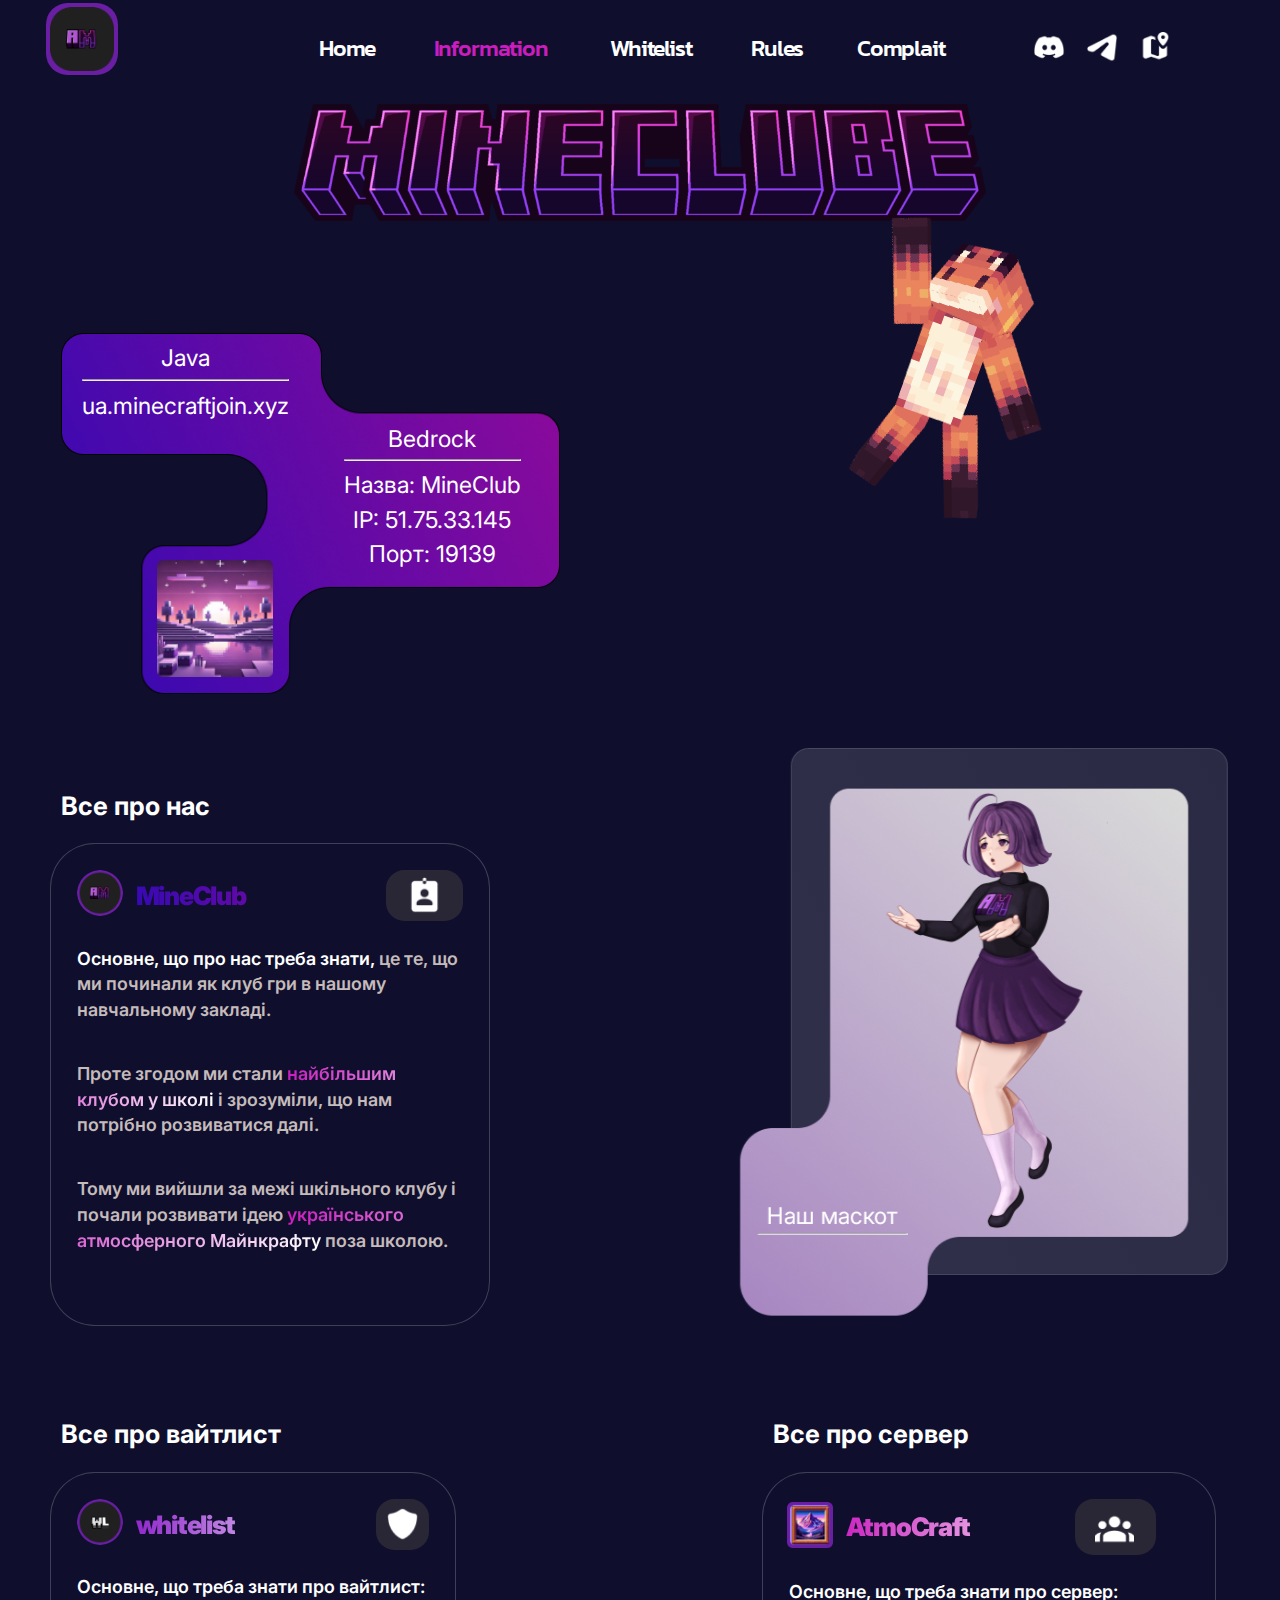
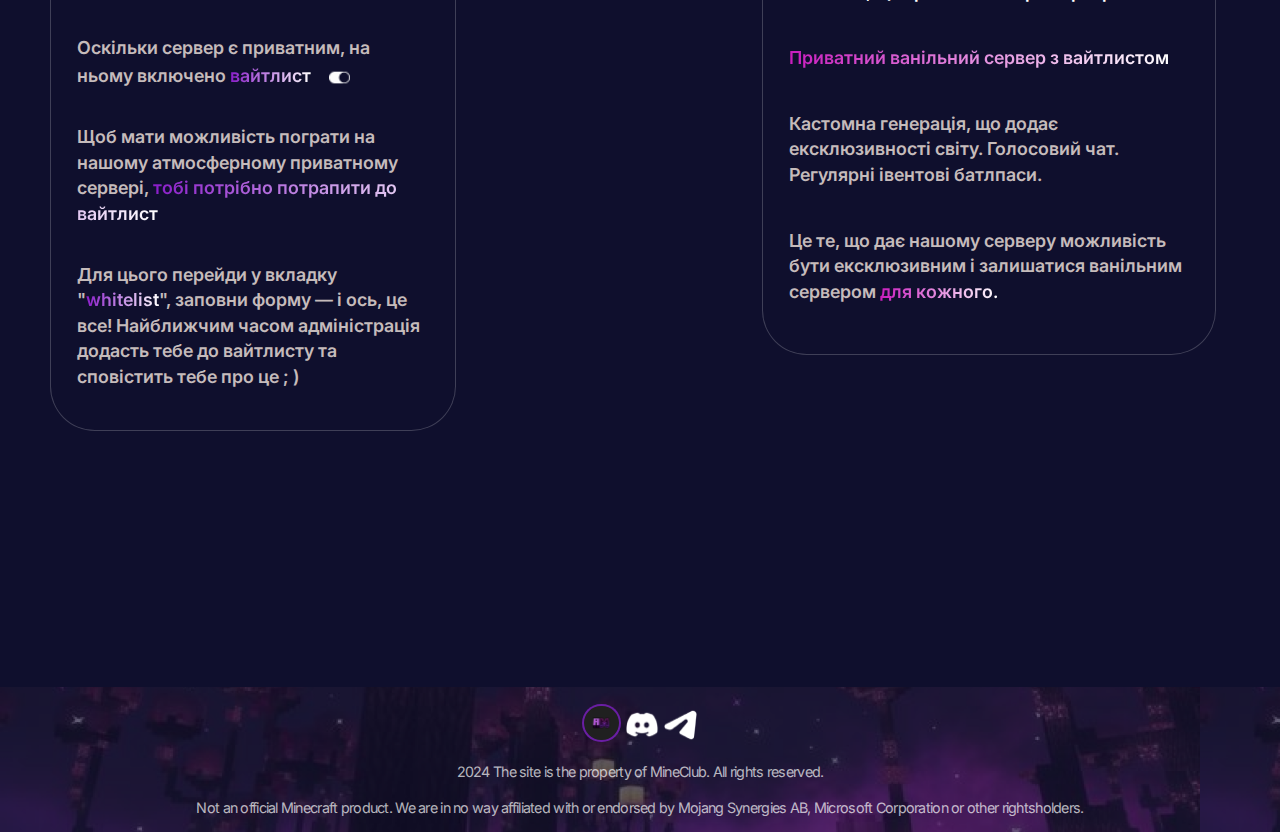
==== information.html @ 2fc284b8 "Add files via upload" ====
<!DOCTYPE html>
<html lang="en">
<head>
    <meta charset="UTF-8">
    <meta name="viewport" content="width=device-width, initial-scale=1.0">
    <link rel="stylesheet" href="information.css">
    <link rel="stylesheet" href="normal.css">
    <link rel="icon" href="./img/favicon.png" type="image/png">
    <link href='https://fonts.googleapis.com/css?family=Kanit' rel='stylesheet'>
    <link href='https://fonts.googleapis.com/css?family=Inter' rel='stylesheet'>
    <title>Information</title>
</head>
<body>
    <header>
        <nav>
            <div class="navbar">
                <div class="logo"><img  src="./img/Cnopca_serva_v_uglu.png" alt="Mine"></div>
                <div></div>
                <div><a href="index.html" class="plus1 plus">Home</a></div>
                <div><a href="#" class="now info plus">Information</a></div>
                <div><a href="whitelist.html" class="plus2 plus">Whitelist</a></div>
                <div><a href="rules.html" class="rul plus">Rules</a></div>
                <div><a href="https://docs.google.com/forms/d/e/1FAIpQLSfVVL2PZNEGtz4VTpBpmHdUvyMVyoWwxTo6Mgzt0qy5K6zchA/viewform?usp=dialog" target="_blank" class="plus2 plus">Complait</a></div>
                <div><a href="https://discord.gg/pC43MXWaYH" target="_blank"><img class="iconNAV" src="./img/dc.png" alt="dc"></a></div>
                <div><a href="https://t.me/AtmoMine/1" target="_blank"><img class="iconNAV" src="./img/tg.png" alt="tg"></a></div>
                <div><a href="http://51.75.57.34:25666/#world:-1:0:0:7593:0:0:0:0:perspective" target="_blank"><img src="./img/Map Marker.png" alt="Map"></a></div>
            </div>
        </nav>
    </header>
    <main>
        <section>
            <img class="head_m" src="./img/mineclub.png" alt="mineclub">
            <div class="grid">
                <div></div>
                <div></div>
                <img class="fox" src="./img/fox.png" alt="fox">
            </div>
            <div class="img">
                <div class="cont1">
                    <div class="text text1">Java</div>
                    <hr class="line">
                    <div class="text text2">ua.minecraftjoin.xyz</div>
                </div>
                <div class="cont2">
                    <div class="text text1">Bedrock</div>
                    <hr class="line">
                    <div class="text text2">Назва: MineClub</div>
                    <div class="text text2">IP: 51.75.33.145</div>
                    <div class="text text2">Порт: 19139</div>
                </div>
                <img class="img2" src="./img/maintenance 1.png" alt="maintenance">
            </div>
        </section>
        <section class="information">
            <div class="box">  
                <div>
                    <div class="NavObgText">Все про нас</div>
                    <div class="obg">
                        <div class="flex">
                            <div class="circle"><img class="radius" src="./img/icon.png" alt="M"></div>
                            <span class="rgbText1">MineClub</span>
                            <div class="fon3"><img class="img3" src="./img/Name Tag.png" alt="S"></div>
                        </div>
                        <div class="marg">
                            <span class="textColor textC">Основне, що про нас треба знати,</span>

                            <span class="textColor1 textC">це те, що ми починали як клуб гри в нашому навчальному закладі.</span>
                            <div class="margin"></div>
                            <span class="textColor1 textC">Проте згодом ми стали <span class="rgbText3">найбільшим клубом у школі</span> і зрозуміли, що нам потрібно розвиватися далі.</span> 
                            <div class="margin"></div>
                            <span class="textColor1 textC">Тому ми вийшли за межі шкільного клубу і почали розвивати ідею <span class="rgbText3">українського атмосферного Майнкрафту</span>                поза школою.</span>
                        </div>
                    </div>
                </div>

                <div class="fon">
                    <img class="fon1" src="./img/Union_fon.png">
                    <img class="mascot" src="./img/mascot.png" alt="mascot">
                    <div class="text text3">Наш маскот</div>
                    <hr class="line1 line">        
            </div>
        </section>  
        <section class="information1">
            <!-- BOX -->
            <div class="box box1">
                <div>
                    <div class="NavObgText">Все про вайтлист</div>
                    <div class="obg1 obg">
                        <div class="flex">
                            <div class="circle"><img class="radius" src="./img/icon2.png" alt="W"></div>
                            <span class="RGB2  rgbText1">whitelist</span>
                            <div class="fon3"><img class="img3" src="./img/Shield.png" alt="S"></div>
                        </div>
                        <div class="marg">
                            <span class="textColor textC">Основне, що треба знати про вайтлист:</span>
                            <div class="margin"></div>
                            <span class="textColor1 textC">Оскільки сервер є приватним, на ньому включено <span class="RGB2">вайтлист</span><img class="on" src="./img/Toggle On.png" alt="On"></span>
                            <div class="margin"></div>
                            <span class="textColor1 textC">Щоб мати можливість пограти на нашому атмосферному приватному сервері, <span class="RGB2">тобі потрібно потрапити до вайтлист</span></span> 
                            <div class="margin"></div>
                            <span class="textColor1 textC">Для цього перейди у вкладку "<span class="RGB2">whitelist</span>", заповни форму — і ось, це все! Найближчим часом адміністрація додасть тебе до вайтлисту та сповістить тебе про це ; )
                            </span>
                        </div>
                    </div>
                </div>
            </div>
        
            <!-- BOX2 -->
            <div class="box box1">
                <div>
                    <div class="NavObgText">Все про сервер</div>
                    <div class="obg">
                        <div class="flex">
                            <div class="circle"><img class="icon3" src="./img/icon3.png" alt="I"></div>
                            <span class="RGB3 rgbText1">AtmoCraft</span>
                            <div class="fon5 fon3"><img class="img5" src="./img/People.png" alt="S"></div>
                        </div>
                        <div class="marg">                           
                            <span class="textColor textC">Основне, що треба знати про сервер:</span>
                            <div class="margin"></div>
                            <span class="RGB3 textC">Приватний ванільний сервер з вайтлистом</span>
                            <div class="margin"></div>
                            <span class="textColor1 textC">
                                Кастомна генерація, що додає  ексклюзивності світу.
                                Голосовий чат.
                                Регулярні івентові батлпаси.
                            </span>
                            <div class="margin"></div>
                            <span class="textColor1 textC">Це те, що дає нашому серверу можливість бути ексклюзивним і залишатися ванільним сервером <span class="RGB3">для кожного.</span></span>
                        </div>
                    </div>
                </div>
            </div>
        </section>


    </main>
    <footer>
        <div class="hre">                
            <img class="back" src="./img/Cnopca_serva_v_uglu.png" alt="Mine">
            <a href="https://discord.gg/pC43MXWaYH" target="_blank"><img src="./img/dc.png" alt="dc"></a>
            <a href="https://t.me/AtmoMine/1" target="_blank"><img src="./img/tg.png" alt="tg"></a>
            <p class="textF">2024 The site is the property of MineClub. All rights reserved.</p>
            <p class="textF">Not an official Minecraft product. We are in no way affiliated with or endorsed by Mojang Synergies AB, Microsoft Corporation or other rightsholders.</p>
        </div>
    </footer>
</body>
</html>
---- information.css ----
body{
    margin-right: 0px;
}
main{
    font-family: 'Inter';
}
.information{
    margin-top: 20vw;
}
.head_m{
    display: block;
    margin: 0 auto; 
    width: 54%;
    /* margin-bottom: 1000px; */
}
.fox{
    position: relative; 

    width: 50%;
    height: 100%;

    right: 10px;
    bottom: 20px; 
    transform: rotate(20.08deg);
    
}
.grid{
    display:grid;
    grid-template-columns:1fr 1fr 1fr;    
    padding-top: 33px;  

}
.img{
    background-image: url(./img/Union.png);
    margin-top: 5vw;
    padding: 15%;
    background-size: 60%;
    background-repeat:no-repeat; 
    margin-left: 4.76vw;
    width: 35%;
    position: absolute;
    top: 21vw;
    display: grid;

}
.img2{
    font-size: 1.2rem; 
    margin: 0.214vw 0;
    width: 14%;
    position: absolute;
    left: 11.5%;
    top: 58.5%;
}
.text{
    font-size: 1.8vw; 
    line-height: 1.5; 
    color: #fff;
    text-align: center;

}
.text1{
    position: relative;
    margin: 0.214vw 0;
}
.text2{    
    position: relative;
    /* padding-bottom: 1.814vw; */
}

.cont1{
    position:absolute;
    top:1.5%;
    left: 2.5%;
}
.cont2{
    position: absolute;
    top:22.5%;
    left:34%;
}

.box{
    display: flex;
    /* grid-template-columns:12fr 557px; */
    /* position: relative;  */
    top: 24.5vw;   
    width:42%;

}
.fon{
    position: relative;
    left: 20vw;
    bottom: -0.5vw;
    padding: 0px 15vw 0px 26vw;
    height: 34vw;
    width: 134vw;
    background: linear-gradient(330.96deg, rgba(217, 217, 217, 0.13) 0%, rgba(255, 255, 255, 0.13) 78.31%);
    border: 1px solid rgba(217, 217, 217, 0.15);
    backdrop-filter: blur(2.5px);
    border-radius: 1.4vw;
    transform: rotate(-90deg);
}
.fon1{
    width: 35vw;
    right: 15%;
    top: -21%;
}
.mascot{
    width: 27vw;
    right: 15%;
    top: -5%;
}
.box>div>img{
    position:absolute;
    rotate: 90deg;
}

.obg{
    padding: 2vw 2vw 2vw 2vw;
    box-sizing: border-box;
    top: 3.92vw;

    margin-left: 3.92vw;
    background: #0F0F2D;
    border: 1px solid rgba(255, 255, 255, 0.2);
    border-radius: 3.5vw;
}
.fon>.text3,.fon>hr{
    transform: rotate(90deg);
}
.text3{	
    width: 100%;
    position: absolute;
    right: 16vw;
    top: 1.8vw;
    
}
.line{
    position:relative;
    margin-top: 0%;
    margin-bottom: 4%;
}
.line1{
    padding: 0px 6.6vw 0px 5vw;
    position:absolute;
    right: 32vw;
    top: 3.1vw;
}
.NavObgText{
    font-size: 2vw; 
    font-weight:bold;
    line-height: 1.5; 
    color: #fff;
    margin-left: 4.76vw;
    margin-bottom: 1.428vw;
}
.flex {
    display: flex;
    justify-content: center; /* Центрирование по горизонтали */
    align-items: center; /* Центрирование по вертикали */
}
.rgbText1{
    font-size: 2vw;
    text-align: center;
    white-space: nowrap;
    display: inline-block;
    margin: 0 auto; 
    -webkit-background-clip: text;
    -webkit-text-fill-color: transparent;
    position: relative;
    /* bottom: 1%; */
    padding-left: 1vw;
    padding-right: 10vw;
    font-style: normal;
    font-weight: 900;
    /* line-height: 48px; */
    letter-spacing: -0.05em;

    /* зад фон */
    background: linear-gradient(251.21deg, #8F0B9B 0%, #3109B4 100%);
    -webkit-background-clip: text;
    -webkit-text-fill-color: transparent;
    background-clip: text;
}
.radius{
    border-radius: 100%;
    width: 3.6vw;
}
.img3{
    position: relative;
    /* padding-top: 0.4vw; */
    /* padding-left: 0.5vw; */

    width: 3vw;
}
.fon3{
    /* padding: 0.1vw; */
    background: rgba(68, 63, 63, 0.5);
    border-radius: 1.438vw;
    display: flex;
    align-items: center;
    justify-content: center;
    width: 6vw; /* Фиксированная ширина */
    height: 4vw; /* Фиксированная высота */
    margin-left: 1vw; /* Отступ между текстом и иконкой */
}

.textC{

    font-style: normal;
    font-weight: 600;
    font-size: 1.4vw;
    line-height: 0.1vw;

    /* line-height: 2.1vw; */

    /* letter-spacing: -0.05em; */

}
.margin{
    margin-bottom:10%;
}
.textColor{
    color: #FFFFFF;
}
.textColor1{
    color: #C5BBBB;
}
.rgbText3{
    background: linear-gradient(270.07deg, #FFFFFF 0.06%, #C91DBE 99.94%);
    -webkit-background-clip: text;
    -webkit-text-fill-color: transparent;
    background-clip: text;
}
.marg{
    margin-top: 2vw;
    line-height: 2vw;
}
.box1{
    display: grid;
}
.information1{
    margin-top: 7vw;
    display: flex;
}
.box1{
    margin-right: 20vw;
}
.icon3{
    width: 3.6vw;
    
}

.fon5{
    padding-right: 10.5%;
    position: relative;
    right: 2.8vw;   
    margin-right: 0%;
    padding-top: 0.4vw;
}
.img5{
    width: 3vw;
    height: 3vw;
    position: relative;
    left: 52%;
}
.RGB2{
    background: linear-gradient(270.07deg, #FFFFFF 0.06%, #8A1DC9 99.94%);
    -webkit-background-clip: text;
    -webkit-text-fill-color: transparent;
    background-clip: text;
}
.on{
    width: 1.6vw;
    position: relative;
    top: 0.414vw;
    left: 1.428vw;
}
.RGB3{
    background: linear-gradient(270.07deg, #FFFFFF 0.06%, #C91DBE 99.94%);
    -webkit-background-clip: text;
    -webkit-text-fill-color: transparent;
    background-clip: text;
} 
@media (max-width: 429px){

    .rgbText1 {
        position: relative;
        /* margin-top: 1vw; */
    }
}
@media (max-width: 1027px){
    .obg{   
        height: 100%;
    }
}
@media (min-width: 1028px){
    .obg{   
        /* width: 31.7vw; */
        height: 37.7vw;
    }
    .obg1{
        width: 31.7vw;
        height: 43.7vw;    
    }
}
footer{
    margin-top: 4vw;
}
---- normal.css ----
body{
    background-color: #0f0f2d;
    color: white;
    font-family: 'Inter';

}
*::-webkit-scrollbar{
    -ms-overflow-style: none;
    width: 0; }
.navbar{
    display: grid;
    grid-template-columns:0fr 1.4fr 0.65fr 1fr 0.8fr 0.6fr 1fr 0.3fr 0.3fr 11vw;    
    padding-top: 2.5vw;
}
.now{
    color: #C91DBE;
}

nav>div>div>a{
    font-family: 'Kanit';
    font-style: normal;
    color: white;
    text-decoration: none;

    font-weight: 500;
    /* font-size: 24px; */
    font-size: 1.8vw;
    line-height: 2.5vw;
    letter-spacing: -0.05em;
}
nav>div>div>a>img{
    width: 2.45vw;
}

.plus:hover{
    background-color: #2C2C46;
    /* border: 1px solid white; */
    /* display: inline-block;  */
    border-radius:10%;
    padding: 0.25vw 1.4vw 0.25vw 1.4vw;
    position: relative;
    right: 1.4vw;
    bottom: 0.01vw;
    text-align: center;
    border-radius: 35% / 100%;

}
.plus1:hover{
    border-radius: 25% / 70%;
}

.plus2:hover{
    border-radius: 35% / 100%;    
}
.rul:hover{
    border-radius: 35% / 80%;    
}
.info:hover{
    border-radius: 35% / 110%;    
}


.logo{
    position: relative;
    bottom: 2.26vw;
    left: 3.57vw;
    background-color: hsl(274, 69%, 38%);
    width: 5.32vw;
    height:  5.32vw;
    padding-left: 0.3vw;
    padding-top: 0.314vw;
    border-radius: 30%;
}
.logo>img{
    width: 5vw;
}
html, body {
    height: 100%; /* Обеспечиваем, что body занимает всю высоту экрана */
    margin: 0; /* Убираем отступы */
    display: flex;
    flex-direction: column;
}

footer {
    background-color: #333;
    color: white;
    /* padding: 1rem; */
    text-align: center;
}
footer{
    background-image: url(./img/cartinca_s_futera.png);
    position: relative;
    margin-top:20%;
    transform: scaleX(100%);
    /* height: 19%; */
    /* height: 10vw; */
    font-family: 'Inter';
    
}
.hre{
    text-align: center;
    padding-top: 1.3vw;
}
.hre>img,.hre>a>img{
    width: 2.7vw;
    height: 2.7vw;
    
}
.hre>img{
    top: 1.54vw;
    left: 38.165;
    border-radius: 1.75vw;
    opacity: 0px;
}
.back{
    background-color: hsl(274, 69%, 38%);
    padding: 0.157vw;
}
.textF{
    font-weight: 400;
    font-size: 1.12vw;
    line-height: 1.68vw;
    letter-spacing: -0.05em;
    
    color: rgba(255, 255, 255, 0.7);
    
}
@media (max-width:700px){
    .navbar{
        display: grid;
        grid-template-columns:0fr 1.4fr 0.65fr 1fr 0.8fr 0.6fr 1fr 0.3fr 0.3fr 11vw;    
        padding-top: 0.5vw;
    }
    .logo{
        position: relative;
        top: 1.26vw;
    }
}
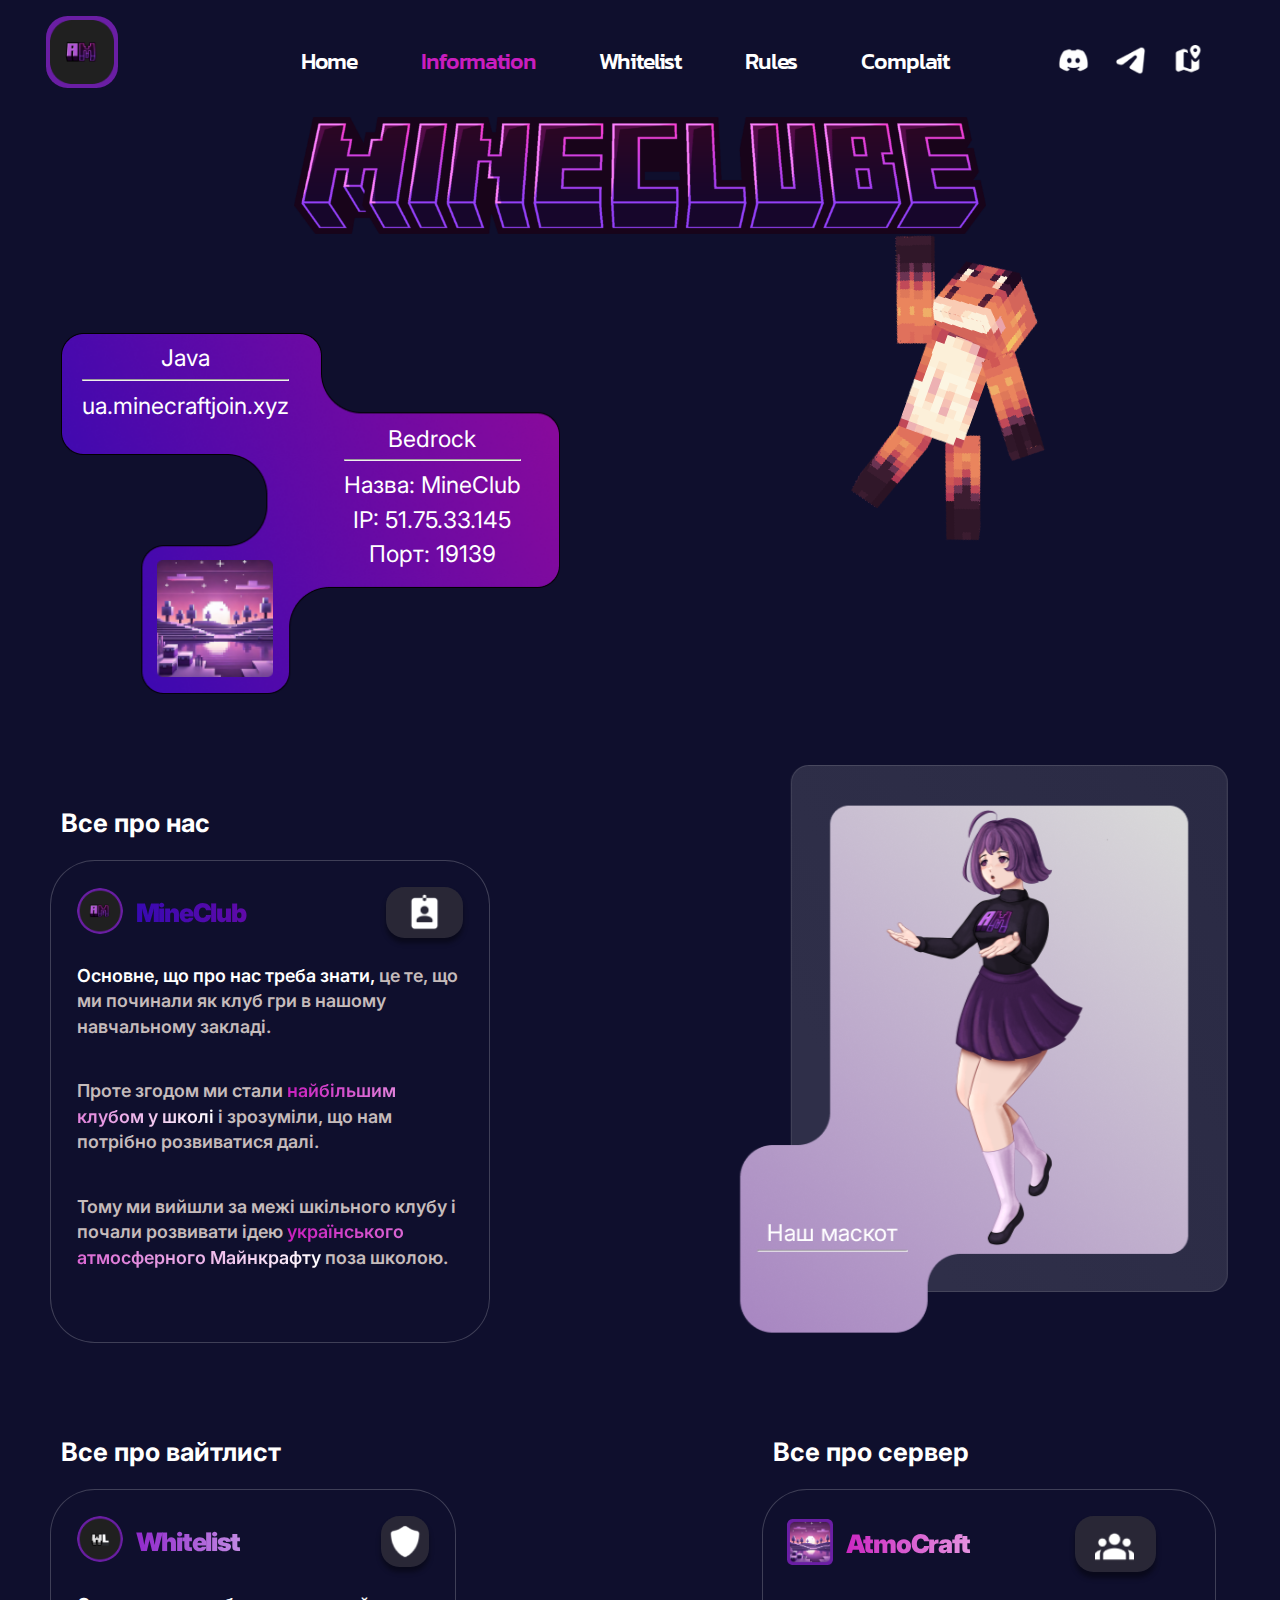
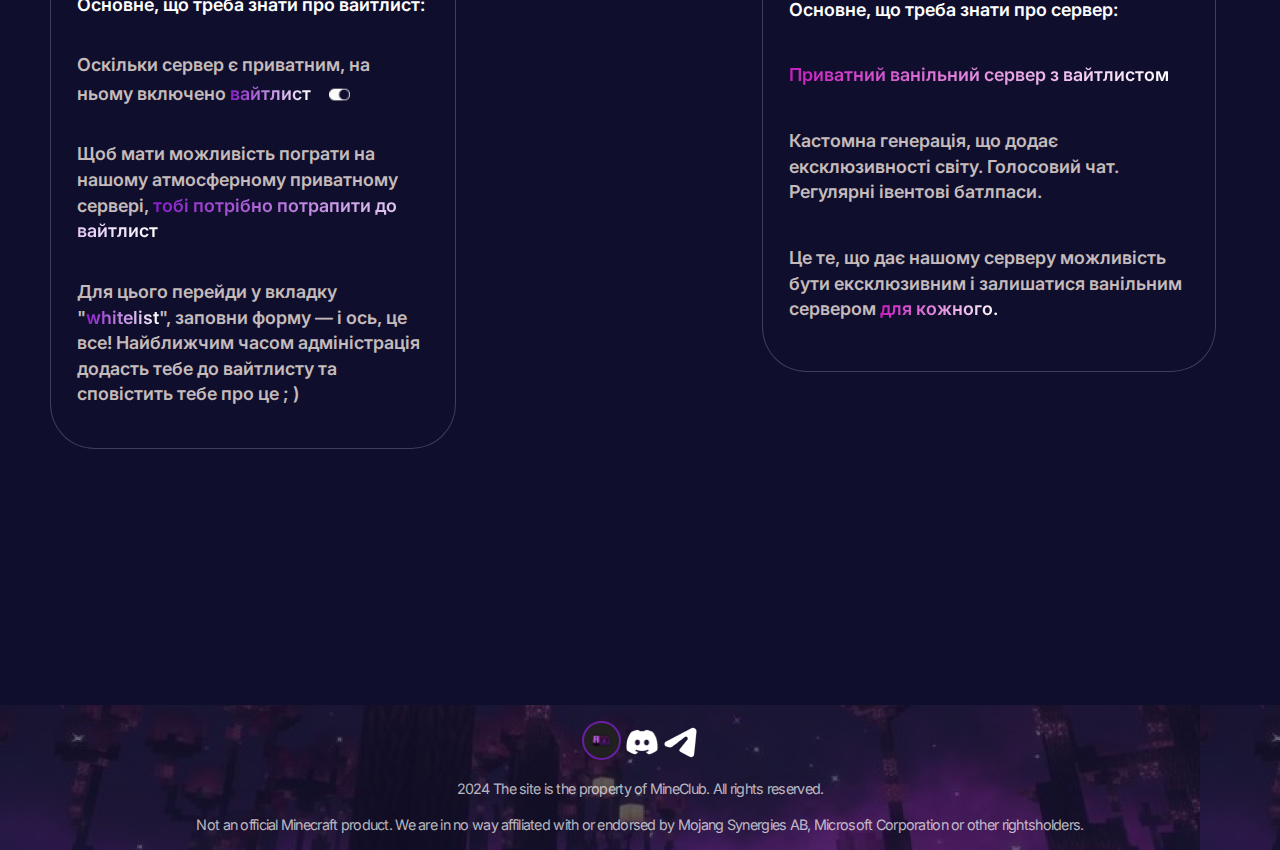
==== commit d1af4ef8: "Add files via upload" ====
--- a/information.html
+++ b/information.html
@@ -14,16 +14,33 @@
     <header>
         <nav>
             <div class="navbar">
-                <div class="logo"><img  src="./img/Cnopca_serva_v_uglu.png" alt="Mine"></div>
+                <div class="none_bloc navig_fon">
+                    <img id="clic" class="none_bloc" src="./img/Menu.png" alt="menu">
+                    <div id="navigation" class="clic1">
+                        <div class="nav_fon fon_nav_tel">
+                            <div class="none_bloc nav_fon"><a href="index.html" class="retreat  plus1 plus"><img src="./img/Exterior.png" alt="">Home</a></div>
+                            <div class="none_bloc nav_fon"><a href="#" class="retreat info plus now"><img src="./img/Search_Property.png" alt="">Information</a></div>
+                            <div class="none_bloc nav_fon"><a href="whitelist.html" class="retreat plus2 plus"><img src="./img/Hand_Box.png" alt="">Whitelist</a></div>
+                            <div class="none_bloc nav_fon"><a href="rules.html" class="retreat rul plus"><img src="./img/Shield2.png" alt="">Rules</a></div>
+                            <div class="none_bloc nav_fon"><a href="https://docs.google.com/forms/d/e/1FAIpQLSfVVL2PZNEGtz4VTpBpmHdUvyMVyoWwxTo6Mgzt0qy5K6zchA/viewform?usp=dialog" target="_blank" class="retreat plus2 plus"><img src="./img/Rules.png" alt="">Complait</a></div>
+                        </div>
+                    </div>        
+                </div>
+
+                <div class="logo"><img src="./img/Cnopca_serva_v_uglu.png" alt="Mine"></div>
                 <div></div>
-                <div><a href="index.html" class="plus1 plus">Home</a></div>
-                <div><a href="#" class="now info plus">Information</a></div>
-                <div><a href="whitelist.html" class="plus2 plus">Whitelist</a></div>
-                <div><a href="rules.html" class="rul plus">Rules</a></div>
-                <div><a href="https://docs.google.com/forms/d/e/1FAIpQLSfVVL2PZNEGtz4VTpBpmHdUvyMVyoWwxTo6Mgzt0qy5K6zchA/viewform?usp=dialog" target="_blank" class="plus2 plus">Complait</a></div>
-                <div><a href="https://discord.gg/pC43MXWaYH" target="_blank"><img class="iconNAV" src="./img/dc.png" alt="dc"></a></div>
-                <div><a href="https://t.me/AtmoMine/1" target="_blank"><img class="iconNAV" src="./img/tg.png" alt="tg"></a></div>
-                <div><a href="http://51.75.57.34:25666/#world:-1:0:0:7593:0:0:0:0:perspective" target="_blank"><img src="./img/Map Marker.png" alt="Map"></a></div>
+                <div id="display">
+                    <div><a href="index.html" class="retreat plus1 plus">Home</a></div>
+                    <div><a href="#" class="retreat info plus now">Information</a></div>
+                    <div><a href="whitelist.html" class="retreat plus2 plus">Whitelist</a></div>
+                    <div><a href="rules.html" class="retreat rul plus">Rules</a></div>
+                    <div><a href="https://docs.google.com/forms/d/e/1FAIpQLSfVVL2PZNEGtz4VTpBpmHdUvyMVyoWwxTo6Mgzt0qy5K6zchA/viewform?usp=dialog" target="_blank" class="retreat plus2 plus">Complait</a></div>
+                </div>
+                <div class="nav_icon">
+                    <div><a href="https://discord.gg/pC43MXWaYH" target="_blank"><img src="./img/dc.png" alt="dc" class="dc"></a></div>
+                    <div><a href="https://t.me/AtmoMine/1" target="_blank"><img src="./img/tg.png" alt="tg" class="tg"></a></div>
+                    <div><a href="https://atmocraftmap.dynmap.me/#world:-1:0:0:1500:0:0:0:0:perspective" target="_blank"><img src="./img/Map Marker.png" alt="Map" class="map1"></a></div>
+                </div>
             </div>
         </nav>
     </header>
@@ -33,7 +50,7 @@
             <div class="grid">
                 <div></div>
                 <div></div>
-                <img class="fox" src="./img/fox.png" alt="fox">
+                <div class="fox_div"><img class="fox" src="./img/fox.png" alt="fox"></div>
             </div>
             <div class="img">
                 <div class="cont1">
@@ -51,14 +68,23 @@
                 <img class="img2" src="./img/maintenance 1.png" alt="maintenance">
             </div>
         </section>
+
+
+
+
+
+
+
+        <section class="ord">
         <section class="information">
-            <div class="box">  
+            <div class="box boxO1">  
                 <div>
                     <div class="NavObgText">Все про нас</div>
+                    <hr class="none_hr">
                     <div class="obg">
                         <div class="flex">
                             <div class="circle"><img class="radius" src="./img/icon.png" alt="M"></div>
-                            <span class="rgbText1">MineClub</span>
+                            <span class="rgbText1 right1">MineClub</span>
                             <div class="fon3"><img class="img3" src="./img/Name Tag.png" alt="S"></div>
                         </div>
                         <div class="marg">
@@ -73,23 +99,24 @@
                     </div>
                 </div>
 
-                <div class="fon">
+                <div class="fon boxO2">
                     <img class="fon1" src="./img/Union_fon.png">
                     <img class="mascot" src="./img/mascot.png" alt="mascot">
                     <div class="text text3">Наш маскот</div>
                     <hr class="line1 line">        
             </div>
         </section>  
-        <section class="information1">
+        <section class="information1">            
             <!-- BOX -->
-            <div class="box box1">
+            <div class="box box1 boxO3">
                 <div>
                     <div class="NavObgText">Все про вайтлист</div>
+                    <hr class="none_hr">
                     <div class="obg1 obg">
                         <div class="flex">
-                            <div class="circle"><img class="radius" src="./img/icon2.png" alt="W"></div>
-                            <span class="RGB2  rgbText1">whitelist</span>
-                            <div class="fon3"><img class="img3" src="./img/Shield.png" alt="S"></div>
+                            <div class="circle iconW"><img class="radius" src="./img/icon2.png" alt="W"></div>
+                            <span class="RGB2 rgbText1 right3">Whitelist</span>
+                            <div class="fon3 Shield"><img class="img3" src="./img/Shield.png" alt="S"></div>
                         </div>
                         <div class="marg">
                             <span class="textColor textC">Основне, що треба знати про вайтлист:</span>
@@ -102,17 +129,18 @@
                             </span>
                         </div>
                     </div>
+                    <img class="fox1 display_none" src="./img/fox.png" alt="fox">
                 </div>
             </div>
-        
             <!-- BOX2 -->
-            <div class="box box1">
+            <div class="box box1 AllServer boxO4">
                 <div>
                     <div class="NavObgText">Все про сервер</div>
+                    <hr class="none_hr">
                     <div class="obg">
                         <div class="flex">
                             <div class="circle"><img class="icon3" src="./img/icon3.png" alt="I"></div>
-                            <span class="RGB3 rgbText1">AtmoCraft</span>
+                            <span class="RGB3 rgbText1 right">AtmoCraft</span>
                             <div class="fon5 fon3"><img class="img5" src="./img/People.png" alt="S"></div>
                         </div>
                         <div class="marg">                           
@@ -132,6 +160,10 @@
                 </div>
             </div>
         </section>
+        </section>
+
+
+
 
 
     </main>
@@ -144,5 +176,6 @@
             <p class="textF">Not an official Minecraft product. We are in no way affiliated with or endorsed by Mojang Synergies AB, Microsoft Corporation or other rightsholders.</p>
         </div>
     </footer>
+    <script src="main.js"></script>
 </body>
 </html>--- a/information.css
+++ b/information.css
@@ -19,10 +19,9 @@
     width: 50%;
     height: 100%;
 
-    right: 10px;
-    bottom: 20px; 
+    right: 0.6vw;
+    bottom: 1.2vw; 
     transform: rotate(20.08deg);
-    
 }
 .grid{
     display:grid;
@@ -202,6 +201,12 @@
     width: 6vw; /* Фиксированная ширина */
     height: 4vw; /* Фиксированная высота */
     margin-left: 1vw; /* Отступ между текстом и иконкой */
+
+    -webkit-box-shadow: 0px 0.4vw 0.4vw rgba(0, 0, 0, 0.4);
+    -moz-box-shadow: 0px 0.4vw 0.4vw rgba(0, 0, 0, 0.4);
+
+    box-shadow: 0px 0.4vw 0.4vw rgba(0, 0, 0, 0.4);
+
 }
 
 .textC{
@@ -262,6 +267,7 @@
     height: 3vw;
     position: relative;
     left: 52%;
+    
 }
 .RGB2{
     background: linear-gradient(270.07deg, #FFFFFF 0.06%, #8A1DC9 99.94%);
@@ -281,19 +287,190 @@
     -webkit-text-fill-color: transparent;
     background-clip: text;
 } 
-@media (max-width: 429px){
-
-    .rgbText1 {
+.none_hr{
+    display: none;
+}
+.display_none{
+    display: none;
+}
+@media (max-width: 700px){
+    .display_none{
+        display: block;
+    }
+    .head_m{
+        display: none;
+    }
+    .img{
+        background-image: url(./img/Union2.png);
+        background-size: 100%;
+        width: 60%;
+        left: 2.2vw;
+        padding-left: 10vw;
+        padding-top: 44vw;
+    }
+    .img2{
+        font-size: 1.2rem;
+        width: 22%;
+        left: 23.5%;
+        top: 61%;
+        background-color: white;
+        border-radius: 4vw;
+        padding: 0.5vw;
+        
+    }
+    .text{
+        font-size: 3.6vw;
+    }
+    .cont1{
+        top: 2vw;
+        left: 5.5vw;
+    }
+    .cont2{
+        top: 17.5vw;
+        left: 50vw;
+    }
+    .grid{
+        display: block;
+        
+    }   
+    .ord{
+        display: flex;
+        flex-direction: column;
+    }
+    .information{
+        display: flex;
+        order: 2;
+    }
+    .information1{
+        display: flex;
+        order: 1;
+    }   
+    .boxO1{order: 2; margin-top: 160vw;}
+    .boxO2{order: 1;}
+    .boxO3{order: 2; margin-top: 12vw;}
+    .boxO4{order: 1; margin-top: 60vw;}
+    
+    .NavObgText{
+        text-align: center;
+        font-size: 6vw;
         position: relative;
-        /* margin-top: 1vw; */
-    }
-}
-@media (max-width: 1027px){
-    .obg{   
-        height: 100%;
-    }
-}
-@media (min-width: 1028px){
+        top: 1vw;
+    }
+    .none_hr{
+        display: block;
+        margin-left: 16vw;
+        margin-right: 10vw;
+        margin-bottom: 3vw;
+        background-color:hsl(240, 9%, 39%);
+    }
+    .icon3{
+       width: 15vw;
+    }
+    .rgbText1{
+        font-size: 6vw;
+    }
+    .obg{
+        width: 92vw;
+        height: 95%;
+        padding: 5vw;
+        padding-top: 8vw;   
+        padding-right: 4vw;   
+        padding-left: 9vw;
+        border-radius: 10vw;
+    }
+    .textC{
+        padding-right: 9vw;   
+        font-size: 4vw;
+        line-height: 5vw;
+    }
+    .marg{
+        margin-top: 4vw;
+    }
+    .img5, .img3{
+        width: 8vw;
+        height: 8vw;
+        left: 1vw;
+    }
+    .fon5,.fon3{
+        border-radius: 2vw;
+        padding: 3.4vw;
+        padding-right: 5vw;
+    }
+    .radius{
+        width: 10vw;
+    }
+    .rgbText1{  
+        right: 10vw;
+    }
+    .right{
+        right: 3vw;
+    }
+    .right1{
+        right: 7vw;
+    }
+    .information1{
+        display: grid;
+    }
+    .box1{
+        gap: 10vw;
+    }    
+    .iconW{
+        order: 3;
+    }
+    .right3{
+        order: 2;
+        left: 18vw;
+    }
+    .Shield{
+        order: 1;
+    }
+    .on{
+        width:4vw;
+        top: 0.8vw;
+    }
+    .fox{
+        width: 0px;
+        /* padding-top: 200vw; */
+        z-index: 1;
+    }
+    .fox1{
+        position: relative; 
+
+        width: 33vw;
+        height: 45vw;
+
+        left: 27.5vw;
+        transform: rotate(290deg);    }
+
+    .fon{
+        position: relative;
+        left: -98.1vw;
+        bottom: 117vw;
+        padding:56vw 4vw 0vw 108vw;
+        border-radius: 5vw;
+    }
+    .fon1{
+        padding:0vw 3vw 0vw 3vw;
+        width: 90vw;
+        height: 110vw;
+    }
+    .mascot{
+        width: 64%;
+        right: 19.6vw;
+    }
+    .text3{
+        font-size: 5vw;
+        top: 6vw;
+        left: -43vw;
+    }
+    .line1{
+        width: 20%;
+        top: 10vw;
+        left: -62vw;
+        
+    }
+}
+@media (min-width: 701px){
     .obg{   
         /* width: 31.7vw; */
         height: 37.7vw;
--- a/normal.css
+++ b/normal.css
@@ -9,14 +9,18 @@
     width: 0; }
 .navbar{
     display: grid;
-    grid-template-columns:0fr 1.4fr 0.65fr 1fr 0.8fr 0.6fr 1fr 0.3fr 0.3fr 11vw;    
-    padding-top: 2.5vw;
-}
+    grid-template-columns:0fr 1.7fr 1fr 1fr 0fr;    
+    padding-top: 3.5vw;
+}
+.navbar>div{
+    display: flex;    
+}
+
 .now{
     color: #C91DBE;
 }
 
-nav>div>div>a{
+nav>div>div>div>a,nav>div>div>div>div>div>a{
     font-family: 'Kanit';
     font-style: normal;
     color: white;
@@ -28,7 +32,17 @@
     line-height: 2.5vw;
     letter-spacing: -0.05em;
 }
-nav>div>div>a>img{
+/* nav>div>div>div>div>div>img{
+    width: 2vw;
+    height: 2vw;
+} */
+.retreat{
+    padding-left: 2.5vw;
+    padding-right: 2.5vw;
+    /* padding-right: 2vw; */
+
+}
+nav>div>div>div>a>img{
     width: 2.45vw;
 }
 
@@ -38,9 +52,11 @@
     /* display: inline-block;  */
     border-radius:10%;
     padding: 0.25vw 1.4vw 0.25vw 1.4vw;
+    margin-left: 1.1vw;
+    margin-right: 1.1vw;
     position: relative;
-    right: 1.4vw;
-    bottom: 0.01vw;
+    /* right: 1.4vw; */
+    bottom: 0.03vw;
     text-align: center;
     border-radius: 35% / 100%;
 
@@ -58,8 +74,12 @@
 .info:hover{
     border-radius: 35% / 110%;    
 }
-
-
+.nav_icon{
+    margin: 0 5vw 0 5vw;
+}
+.nav_icon>div{
+    padding: 0 1vw 0 1vw;
+}
 .logo{
     position: relative;
     bottom: 2.26vw;
@@ -68,11 +88,12 @@
     width: 5.32vw;
     height:  5.32vw;
     padding-left: 0.3vw;
-    padding-top: 0.314vw;
+    padding-top: 0.354vw;
     border-radius: 30%;
 }
 .logo>img{
     width: 5vw;
+    height: 5vw;
 }
 html, body {
     height: 100%; /* Обеспечиваем, что body занимает всю высоту экрана */
@@ -125,14 +146,186 @@
     color: rgba(255, 255, 255, 0.7);
     
 }
+
+#navigation{
+    display: none;
+}
+@media (min-width:701px){
+    .none_bloc{
+        display: none;
+    }
+    .nav_fon{
+        width: 1.88vw;
+        height: 1.88vw;
+    }
+}
+
 @media (max-width:700px){
+    header{
+        margin-bottom: 10vw;
+    }
+    video{
+        top:44vw;
+    }
     .navbar{
         display: grid;
-        grid-template-columns:0fr 1.4fr 0.65fr 1fr 0.8fr 0.6fr 1fr 0.3fr 0.3fr 11vw;    
-        padding-top: 0.5vw;
+        grid-template-columns:0fr 0fr 0fr 10fr;    
+        padding-top: 1.5vw;
     }
     .logo{
+        position:relative;
+        top: 2vw;
+        left: 77vw;
+        background-color: hsl(274, 69%, 38%);
+        width: 11.32vw;
+        height: 11.32vw;
+        padding-left: 0.3vw;
+        padding-top: 0.354vw;
+        border-radius: 30%;
+    }
+    .logo>img {
+        width: 11vw;
+        height: 11vw;
+    }
+    #display{
+        display: none;
+    }
+    #clic{
+        width: 5vw;
+        height: 5vw;
+        padding-top: 3.8vw;
+        padding-left: 3vw;
+    }
+    .navbar>div>div>div>div>a>img{
+        width: 8.1vw;
         position: relative;
-        top: 1.26vw;
+        top: 2vw;
+        right: 3vw;
+    
+    
+
+        background: rgb(42, 40, 55);
+        border-radius: 1.5vw;
+        padding:0 1vw 0 1vw ;
+
+
+
+    }
+    .navbar>div>div>div>div>a{
+        position: relative;
+        font-size: 5.5vw;
+        padding-top: 3.0vw;
+        padding-bottom: 3.0vw;
+
+    }
+    .navbar>div>div>div>div{
+        padding-top: 1vw;
+        padding-bottom: 1vw;
+
+        margin-top: 2vw;
+        margin-bottom: 2vw;
+        
+        position: relative;
+        bottom:5vw;
+    }
+    .nav_icon{
+        box-sizing: border-box;
+        padding: 0px;
+        margin-top: 2.3vw;
+        position: absolute;
+        height: 8vw;
+        width: 25.7vw;
+        /* width: 107px; */
+        /* height: 32px; */
+        left: 6vw;
+        /* top: 0px; */
+        border: 0.0001vw solid #FFFFFF;
+        border-radius: 2.58vw;
+    }
+    .nav_icon>div>a>img{
+        position:absolute;
+        top: 10%;
+        text-align: center;
+        width: 5.8vw;
+    }
+    .tg{
+        right: 2vw;
+    }
+    .map1{
+        right: 17.5vw;
+    }
+    .dc{
+        right: 9.55vw;
+    }
+    .fon_nav_tel{
+        padding: 5vw;
+        position: fixed;
+         
+    box-sizing: border-box;
+
+        position: absolute;
+        width:60vw;
+        height: 70vw;
+        top: 15vw;
+
+        background: #0F0F2D;
+        border: 1px solid rgba(217, 217, 217, 0.25);
+        box-shadow: 0px 4px 4px rgba(0, 0, 0, 0.4);
+        border-radius: 20px;
+        
+        left: 20%;
+        display: block;
+        
+                
+    }
+    .navigation{
+        z-index:99999999;
+
+    }
+    #navigation{
+        position:fixed;
+        top:0vw;
+        background-color: white;
+        height: 100%;
+        padding:50%; 
+        padding-bottom:100%;
+        z-index:99999999;
+        
+        background: linear-gradient(330.96deg, rgba(255, 255, 255, 0.13) 0%, rgba(255, 255, 255, 0.13) 78.31%);
+        backdrop-filter: blur(7px);
+    }
+    .plus:hover{
+        width: 6.7vw;
+        height: 6.7vw;  
+        background: none;
+        border: none;
+        left: 1.1vw;
+        margin-left: 0vw;
+        bottom: 0vw;
+        padding: 0vw 1.4vw 0vw 1.4vw;
+
+        margin: 0px;
+    }
+    footer{
+        margin-top:50%;
+        background-repeat:round;
+        padding:2vw;
+    }
+    .hre>img{
+        border-radius: 100%;
+    }
+    .hre>img,.hre>a>img{
+        width: 6.7vw;
+        height: 6.7vw;   
+    }
+    .textF{
+        font-size: 3vw;
+        line-height: 3vw;
+    }
+    .now,.now:hover{
+        background: linear-gradient(270.75deg, #FFFFFF 5.23%, #8A1DC9 99.74%);
+        -webkit-background-clip: text;
+        -webkit-text-fill-color: transparent;
+        background-clip: text;
     }
 }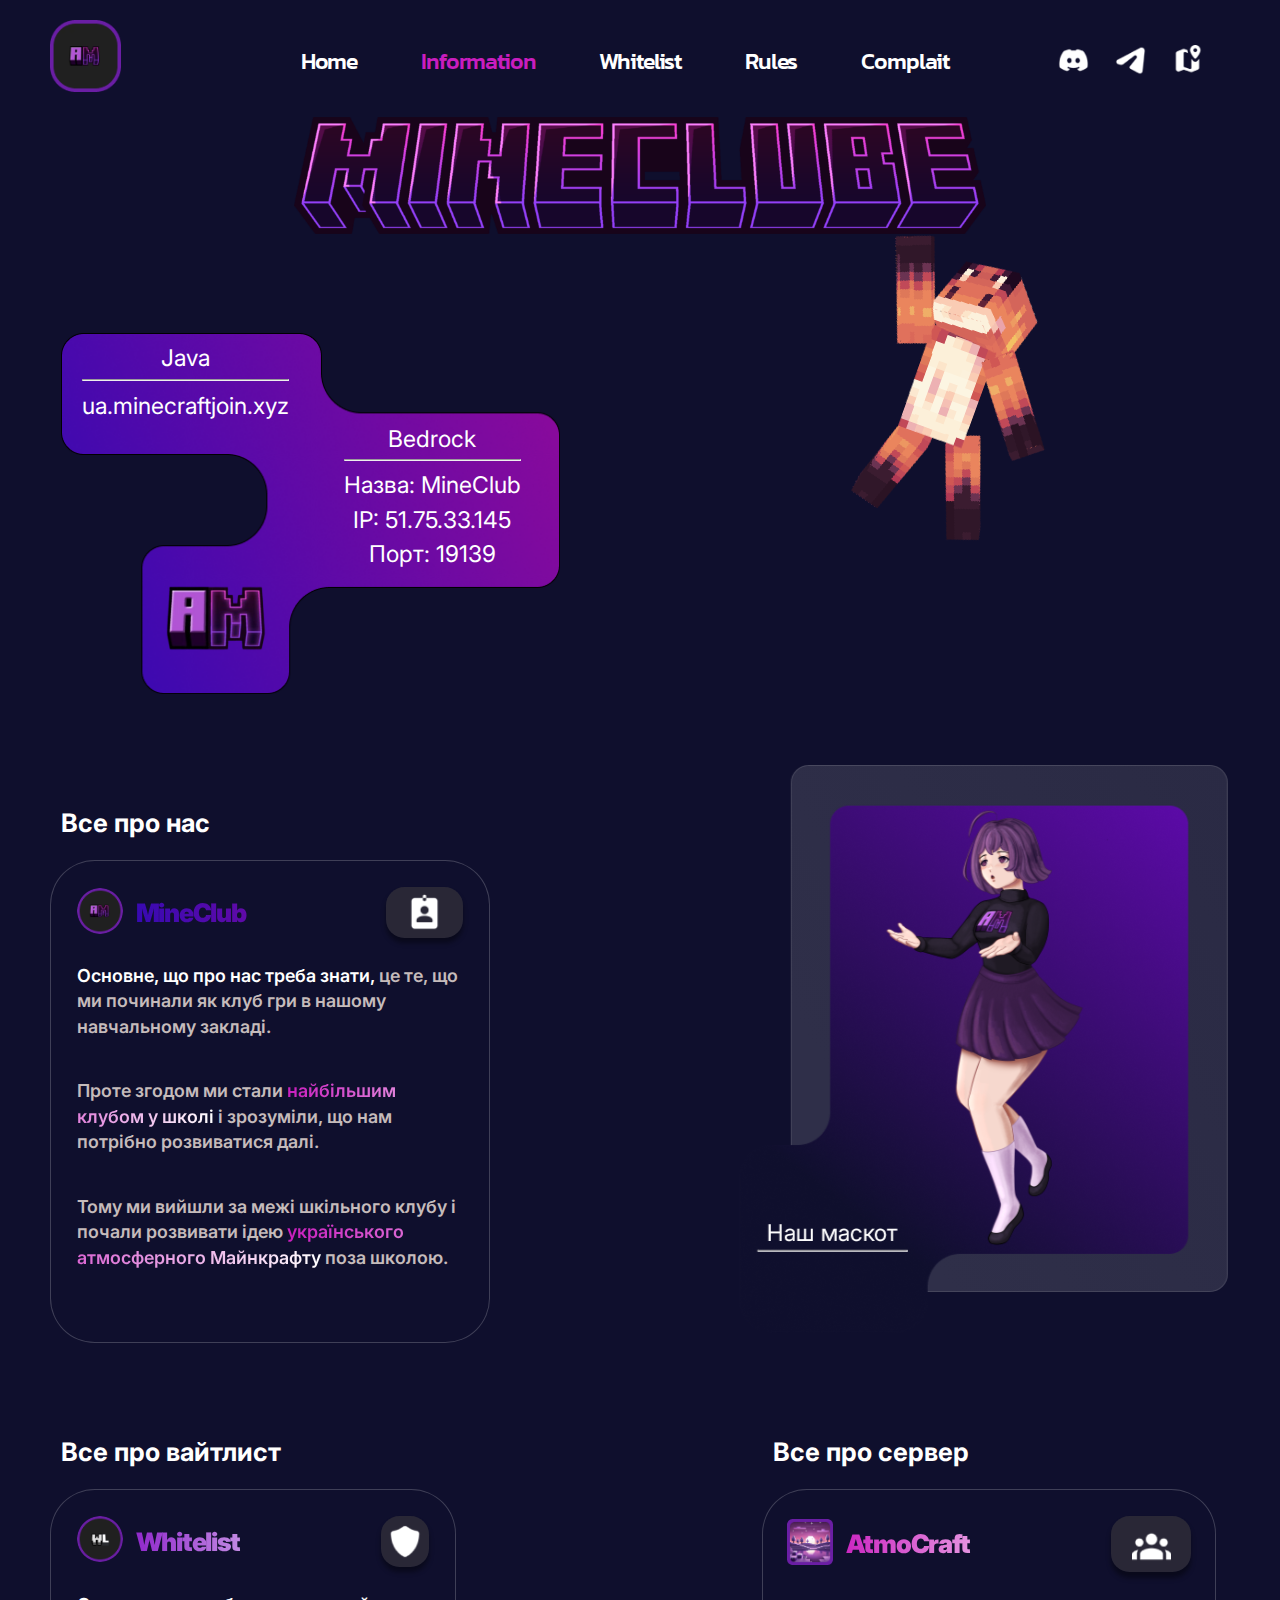
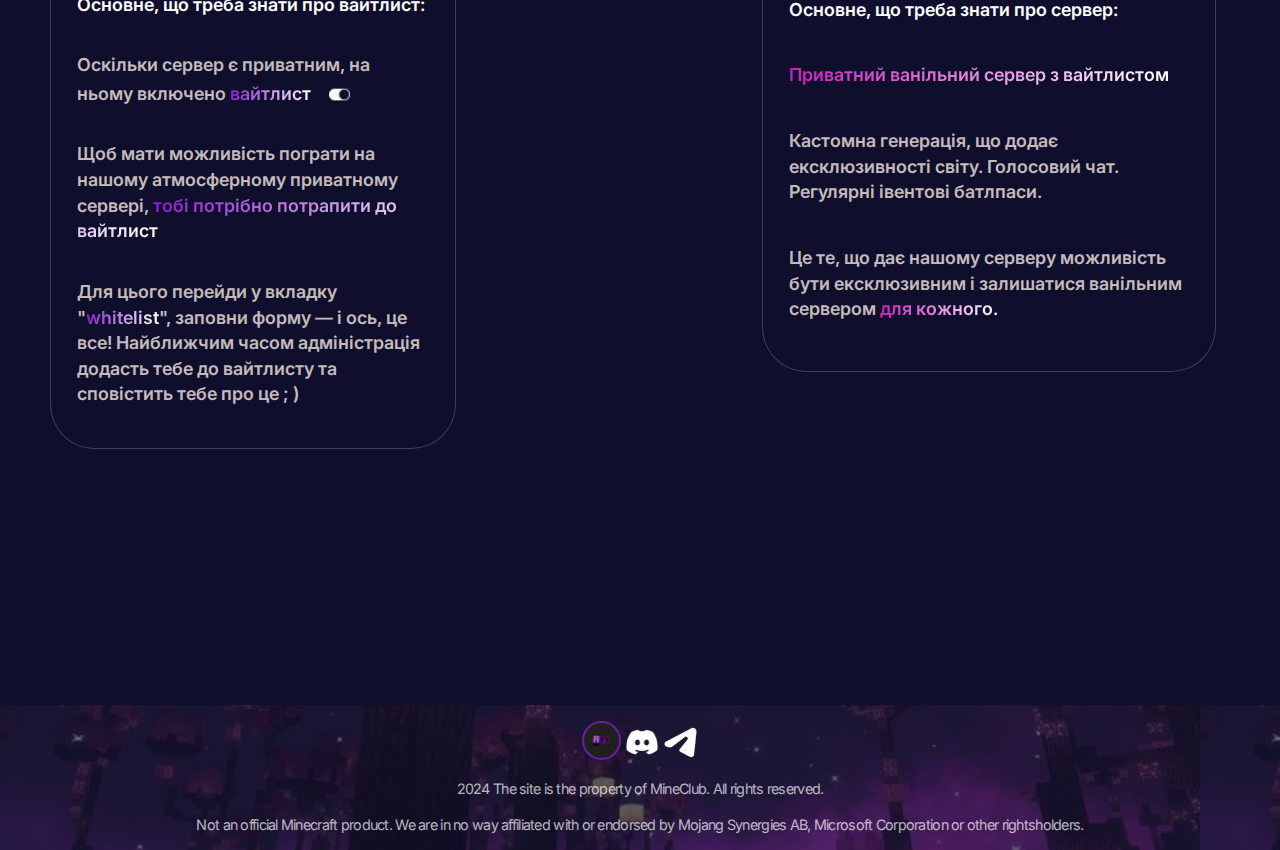
==== commit dd5172dc: "Add files via upload" ====
--- a/information.html
+++ b/information.html
@@ -17,7 +17,7 @@
                 <div class="none_bloc navig_fon">
                     <img id="clic" class="none_bloc" src="./img/Menu.png" alt="menu">
                     <div id="navigation" class="clic1">
-                        <div class="nav_fon fon_nav_tel">
+                        <div id="animation" class="nav_fon fon_nav_tel">
                             <div class="none_bloc nav_fon"><a href="index.html" class="retreat  plus1 plus"><img src="./img/Exterior.png" alt="">Home</a></div>
                             <div class="none_bloc nav_fon"><a href="#" class="retreat info plus now"><img src="./img/Search_Property.png" alt="">Information</a></div>
                             <div class="none_bloc nav_fon"><a href="whitelist.html" class="retreat plus2 plus"><img src="./img/Hand_Box.png" alt="">Whitelist</a></div>
@@ -68,13 +68,6 @@
                 <img class="img2" src="./img/maintenance 1.png" alt="maintenance">
             </div>
         </section>
-
-
-
-
-
-
-
         <section class="ord">
         <section class="information">
             <div class="box boxO1">  
@@ -161,15 +154,10 @@
             </div>
         </section>
         </section>
-
-
-
-
-
     </main>
     <footer>
         <div class="hre">                
-            <img class="back" src="./img/Cnopca_serva_v_uglu.png" alt="Mine">
+            <img class="back" src="./img/Cnopca_serva_v_uglu1.png" alt="Mine">
             <a href="https://discord.gg/pC43MXWaYH" target="_blank"><img src="./img/dc.png" alt="dc"></a>
             <a href="https://t.me/AtmoMine/1" target="_blank"><img src="./img/tg.png" alt="tg"></a>
             <p class="textF">2024 The site is the property of MineClub. All rights reserved.</p>
--- a/information.css
+++ b/information.css
@@ -47,7 +47,7 @@
     margin: 0.214vw 0;
     width: 14%;
     position: absolute;
-    left: 11.5%;
+    left: 12%;
     top: 58.5%;
 }
 .text{
@@ -258,7 +258,7 @@
 .fon5{
     padding-right: 10.5%;
     position: relative;
-    right: 2.8vw;   
+    /* right: 2.8vw;    */
     margin-right: 0%;
     padding-top: 0.4vw;
 }
@@ -266,8 +266,7 @@
     width: 3vw;
     height: 3vw;
     position: relative;
-    left: 52%;
-    
+    left: 55%;
 }
 .RGB2{
     background: linear-gradient(270.07deg, #FFFFFF 0.06%, #8A1DC9 99.94%);
@@ -311,9 +310,8 @@
     .img2{
         font-size: 1.2rem;
         width: 22%;
-        left: 23.5%;
+        left: 24%;
         top: 61%;
-        background-color: white;
         border-radius: 4vw;
         padding: 0.5vw;
         
@@ -389,7 +387,7 @@
     .img5, .img3{
         width: 8vw;
         height: 8vw;
-        left: 1vw;
+        left: 0.6vw;
     }
     .fon5,.fon3{
         border-radius: 2vw;
@@ -467,7 +465,10 @@
         width: 20%;
         top: 10vw;
         left: -62vw;
-        
+    }
+    .fon5,.fon3{
+        position: relative;
+        right: 2.8vw;   
     }
 }
 @media (min-width: 701px){
--- a/normal.css
+++ b/normal.css
@@ -84,7 +84,6 @@
     position: relative;
     bottom: 2.26vw;
     left: 3.57vw;
-    background-color: hsl(274, 69%, 38%);
     width: 5.32vw;
     height:  5.32vw;
     padding-left: 0.3vw;
@@ -92,8 +91,8 @@
     border-radius: 30%;
 }
 .logo>img{
-    width: 5vw;
-    height: 5vw;
+    width: 5.556vw;
+    height: 5.556vw;
 }
 html, body {
     height: 100%; /* Обеспечиваем, что body занимает всю высоту экрана */
@@ -176,7 +175,7 @@
         position:relative;
         top: 2vw;
         left: 77vw;
-        background-color: hsl(274, 69%, 38%);
+        /* background-color: hsl(274, 69%, 38%); */
         width: 11.32vw;
         height: 11.32vw;
         padding-left: 0.3vw;
@@ -276,7 +275,6 @@
         left: 20%;
         display: block;
         
-                
     }
     .navigation{
         z-index:99999999;
@@ -293,7 +291,10 @@
         
         background: linear-gradient(330.96deg, rgba(255, 255, 255, 0.13) 0%, rgba(255, 255, 255, 0.13) 78.31%);
         backdrop-filter: blur(7px);
-    }
+ 
+                
+    }
+
     .plus:hover{
         width: 6.7vw;
         height: 6.7vw;  
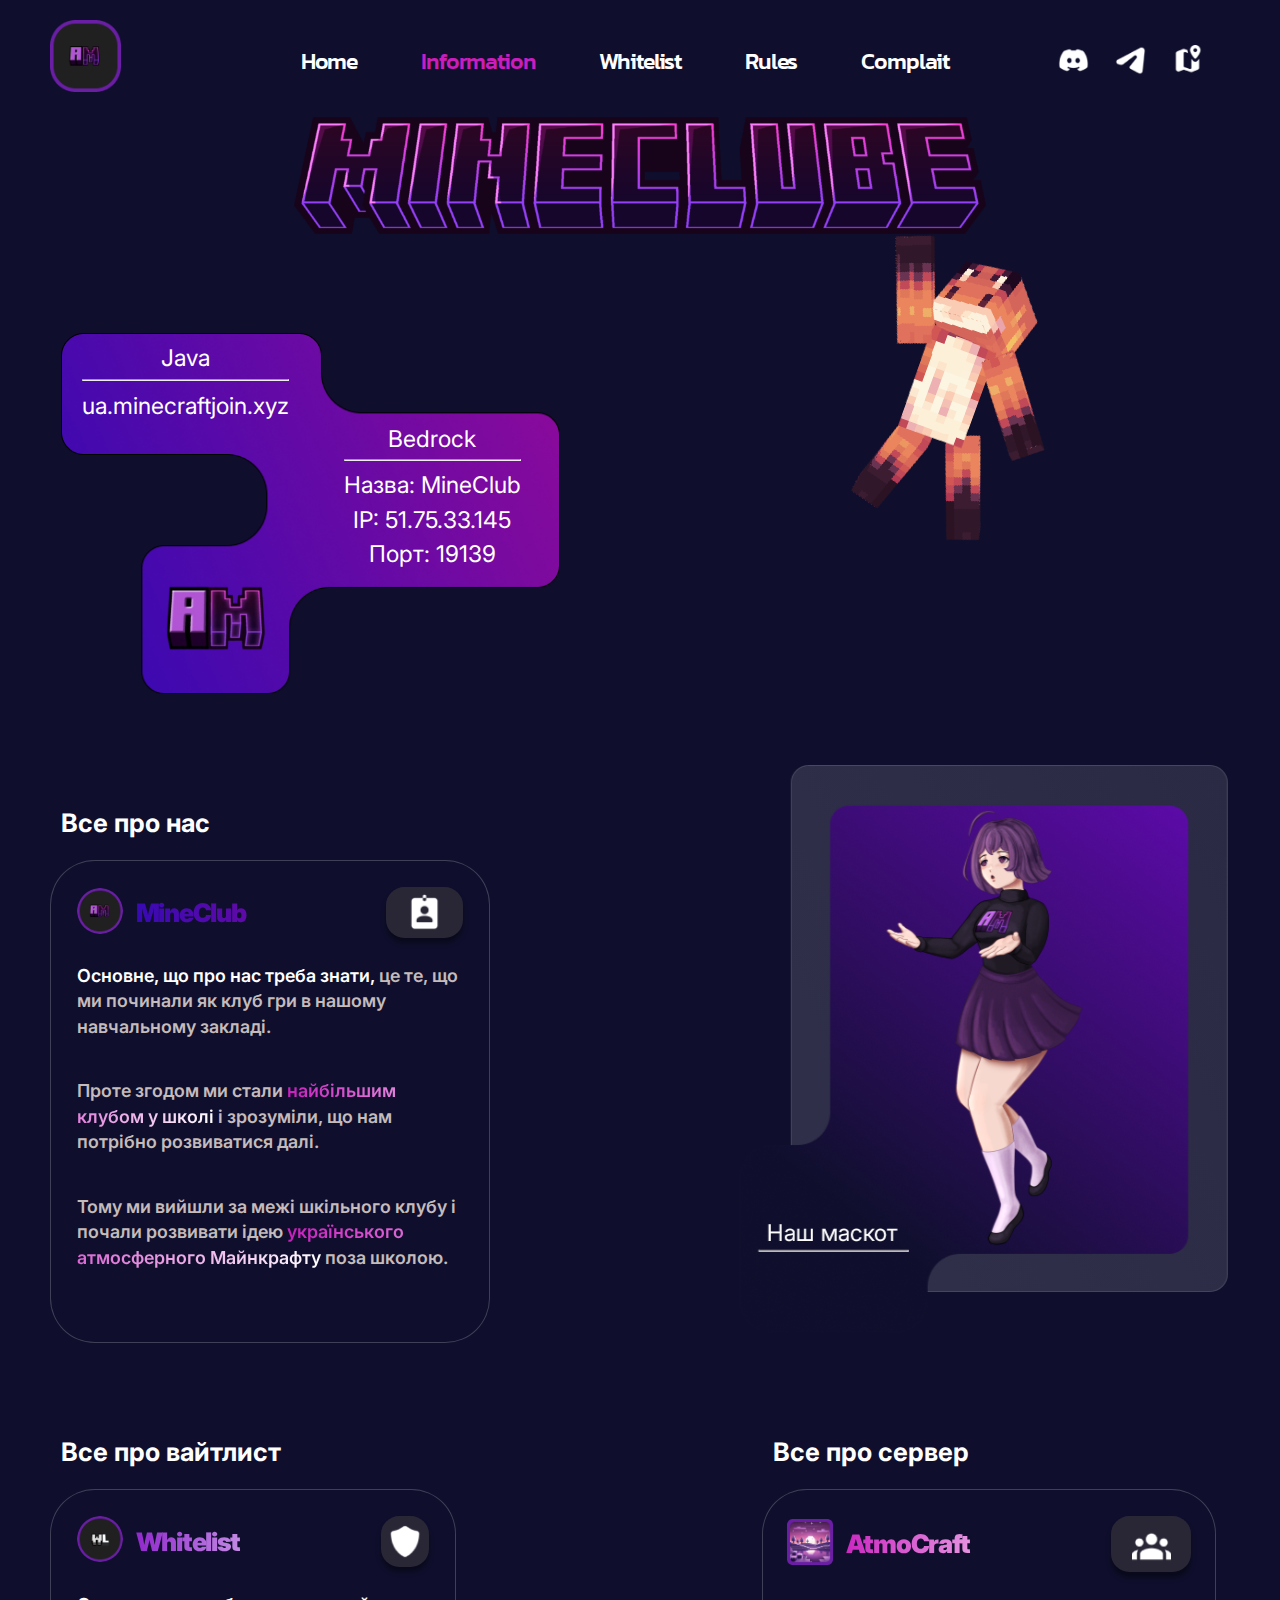
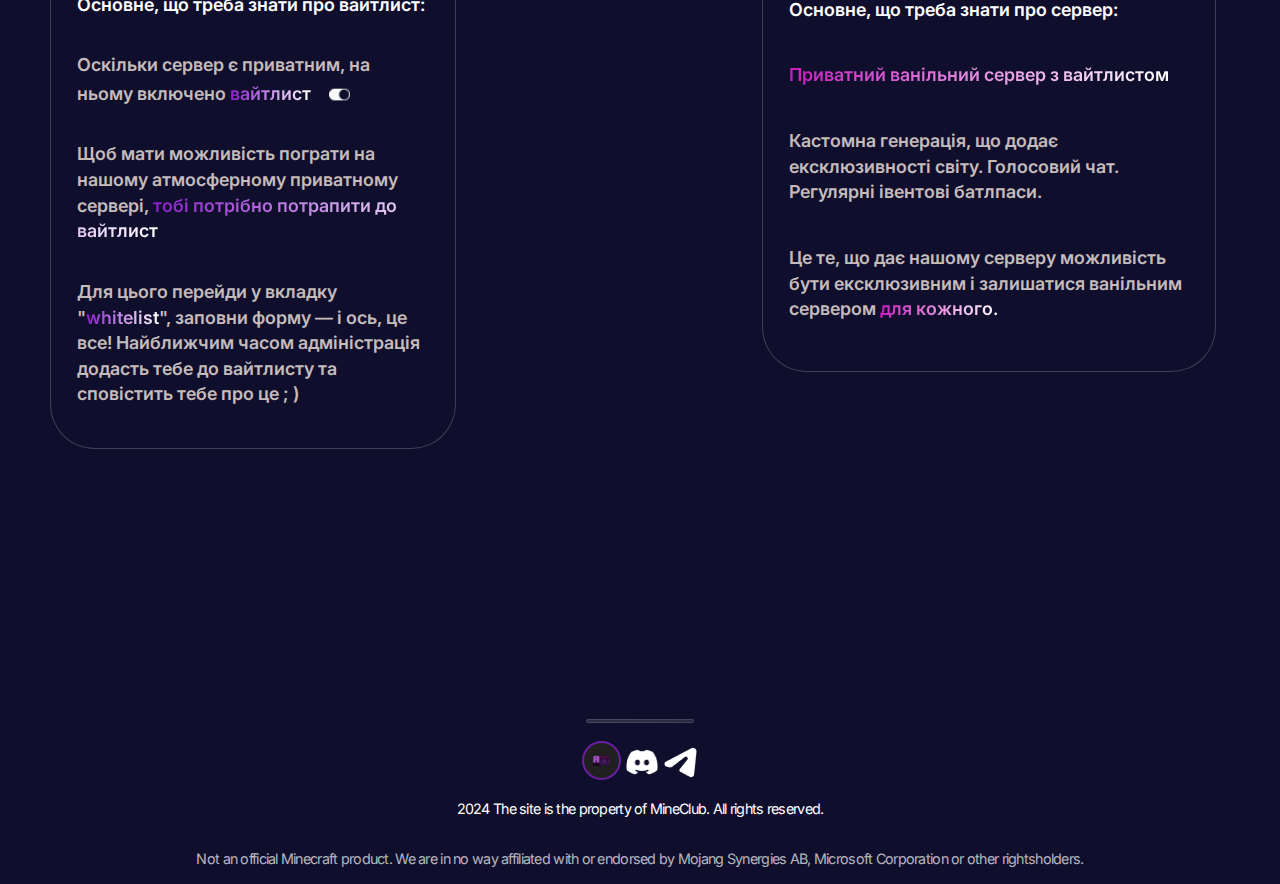
==== commit 76cae515: "Add files via upload" ====
--- a/information.html
+++ b/information.html
@@ -96,7 +96,7 @@
                     <img class="fon1" src="./img/Union_fon.png">
                     <img class="mascot" src="./img/mascot.png" alt="mascot">
                     <div class="text text3">Наш маскот</div>
-                    <hr class="line1 line">        
+                    <hr class="line1">        
             </div>
         </section>  
         <section class="information1">            
@@ -156,14 +156,18 @@
         </section>
     </main>
     <footer>
-        <div class="hre">                
+        <div class="hre">         
+            <hr class="foot_line">       
             <img class="back" src="./img/Cnopca_serva_v_uglu1.png" alt="Mine">
-            <a href="https://discord.gg/pC43MXWaYH" target="_blank"><img src="./img/dc.png" alt="dc"></a>
+            <a href="https://discord.gg/pC43MXWaYH" target="_blank" class="foot_marg"><img src="./img/dc.png" alt="dc"></a>
             <a href="https://t.me/AtmoMine/1" target="_blank"><img src="./img/tg.png" alt="tg"></a>
-            <p class="textF">2024 The site is the property of MineClub. All rights reserved.</p>
-            <p class="textF">Not an official Minecraft product. We are in no way affiliated with or endorsed by Mojang Synergies AB, Microsoft Corporation or other rightsholders.</p>
+            <div class="foot_flex">
+                <p class="textF svop1 textW">2024 The site is the property of MineClub. All rights reserved.</p>
+                <p class="textF svop2">Not an official Minecraft product. We are in no way affiliated with or endorsed by Mojang Synergies AB, Microsoft Corporation or other rightsholders.</p>
+            </div>
         </div>
     </footer>
+    <script src="animation.js"></script>
     <script src="main.js"></script>
 </body>
 </html>--- a/information.css
+++ b/information.css
@@ -138,11 +138,28 @@
     margin-top: 0%;
     margin-bottom: 4%;
 }
+.line.activ2{
+    animation: 1s linear 0s 1 alternate anim;
+    margin-left: 0vw;
+    margin-right: 0vw;
+}
+@keyframes anim {
+    from {
+      /* pushes the sun down past the viewport */
+      margin-left: 11vw;
+      margin-right: 10vw;
+    }
+    to {
+      /* returns the sun to its default position */
+      margin-left: 0vw;
+      margin-right: 0vw;
+    }
+  }
 .line1{
     padding: 0px 6.6vw 0px 5vw;
     position:absolute;
     right: 32vw;
-    top: 3.1vw;
+    top: 2.6vw;
 }
 .NavObgText{
     font-size: 2vw; 
@@ -151,6 +168,7 @@
     color: #fff;
     margin-left: 4.76vw;
     margin-bottom: 1.428vw;
+    /* right: 0.5vw; */
 }
 .flex {
     display: flex;
@@ -361,6 +379,21 @@
         margin-bottom: 3vw;
         background-color:hsl(240, 9%, 39%);
     }
+    .none_hr.activ1{
+        animation: 1s linear 0s 1 alternate anim1;
+    }
+    @keyframes anim1 {
+        from {
+          /* pushes the sun down past the viewport */
+          margin-left: 40vw;
+          margin-right: 40vw;
+        }
+        to {
+          /* returns the sun to its default position */
+          margin-left: 16vw;
+          margin-right: 10vw;
+        }
+      }
     .icon3{
        width: 15vw;
     }
@@ -463,7 +496,7 @@
     }
     .line1{
         width: 20%;
-        top: 10vw;
+        top: 8vw;
         left: -62vw;
     }
     .fon5,.fon3{
--- a/normal.css
+++ b/normal.css
@@ -1,9 +1,12 @@
 body{
     background-color: #0f0f2d;
     color: white;
-    font-family: 'Inter';
-
-}
+    font-family: 'Inter'; 
+}
+/* *::selection{
+    color: white;
+    background:#880A9C ;
+} */
 *::-webkit-scrollbar{
     -ms-overflow-style: none;
     width: 0; }
@@ -102,13 +105,11 @@
 }
 
 footer {
-    background-color: #333;
     color: white;
     /* padding: 1rem; */
     text-align: center;
 }
 footer{
-    background-image: url(./img/cartinca_s_futera.png);
     position: relative;
     margin-top:20%;
     transform: scaleX(100%);
@@ -145,9 +146,47 @@
     color: rgba(255, 255, 255, 0.7);
     
 }
-
 #navigation{
     display: none;
+}
+.foot_line{
+    position: relative;
+    bottom: 0.8vw;
+    /* 14.8 */
+    height: 4px;
+    box-sizing: border-box;
+    
+    background: linear-gradient(330.96deg, rgba(217, 217, 217, 0.13) 0%, rgba(255, 255, 255, 0.13) 78.31%);
+    border: 1px solid rgba(217, 217, 217, 0.15);
+    backdrop-filter: blur(2.5px);
+    border-radius: 20px;
+    
+    margin-left: 45.8vw;
+    margin-right: 45.8vw;
+}
+.foot_line.activ{
+    animation: 1s linear 0s 1 alternate sun-rise;
+    margin-left: 14.8vw;
+    margin-right: 14.8vw;
+}
+@keyframes sun-rise {
+    from {
+      /* pushes the sun down past the viewport */
+      margin-left: 45.8vw;
+      margin-right: 45.8vw;
+    }
+    to {
+      /* returns the sun to its default position */
+      margin-left: 14.8vw;
+      margin-right: 14.8vw;
+    }
+  }
+.textW{
+    color: white;
+}
+.foot_flex{
+    display: flex;
+    flex-direction: column;
 }
 @media (min-width:701px){
     .none_bloc{
@@ -329,4 +368,32 @@
         -webkit-text-fill-color: transparent;
         background-clip: text;
     }
+    .foot_marg{margin: 1vw;}
+    .foot_line{
+        margin-left: 3vw;
+        margin-right: 3vw;
+        margin-bottom: 4vw;
+    }
+    .foot_line.activ{
+        animation: 1s linear 0s 1 alternate sun;
+        margin-left: 3vw;
+        margin-right: 3vw;
+    }
+    @keyframes sun {
+        from {
+          /* pushes the sun down past the viewport */
+          margin-left: 45.8vw;
+          margin-right: 45.8vw;
+        }
+        to {
+          /* returns the sun to its default position */
+          margin-left: 3vw;
+          margin-right: 3vw;
+        }
+      }
+    .svop1{order: 1;}
+    .svop2{order: 0;}
+}
+@media (max-width:345px){
+    footer{margin-top: 68%;}
 }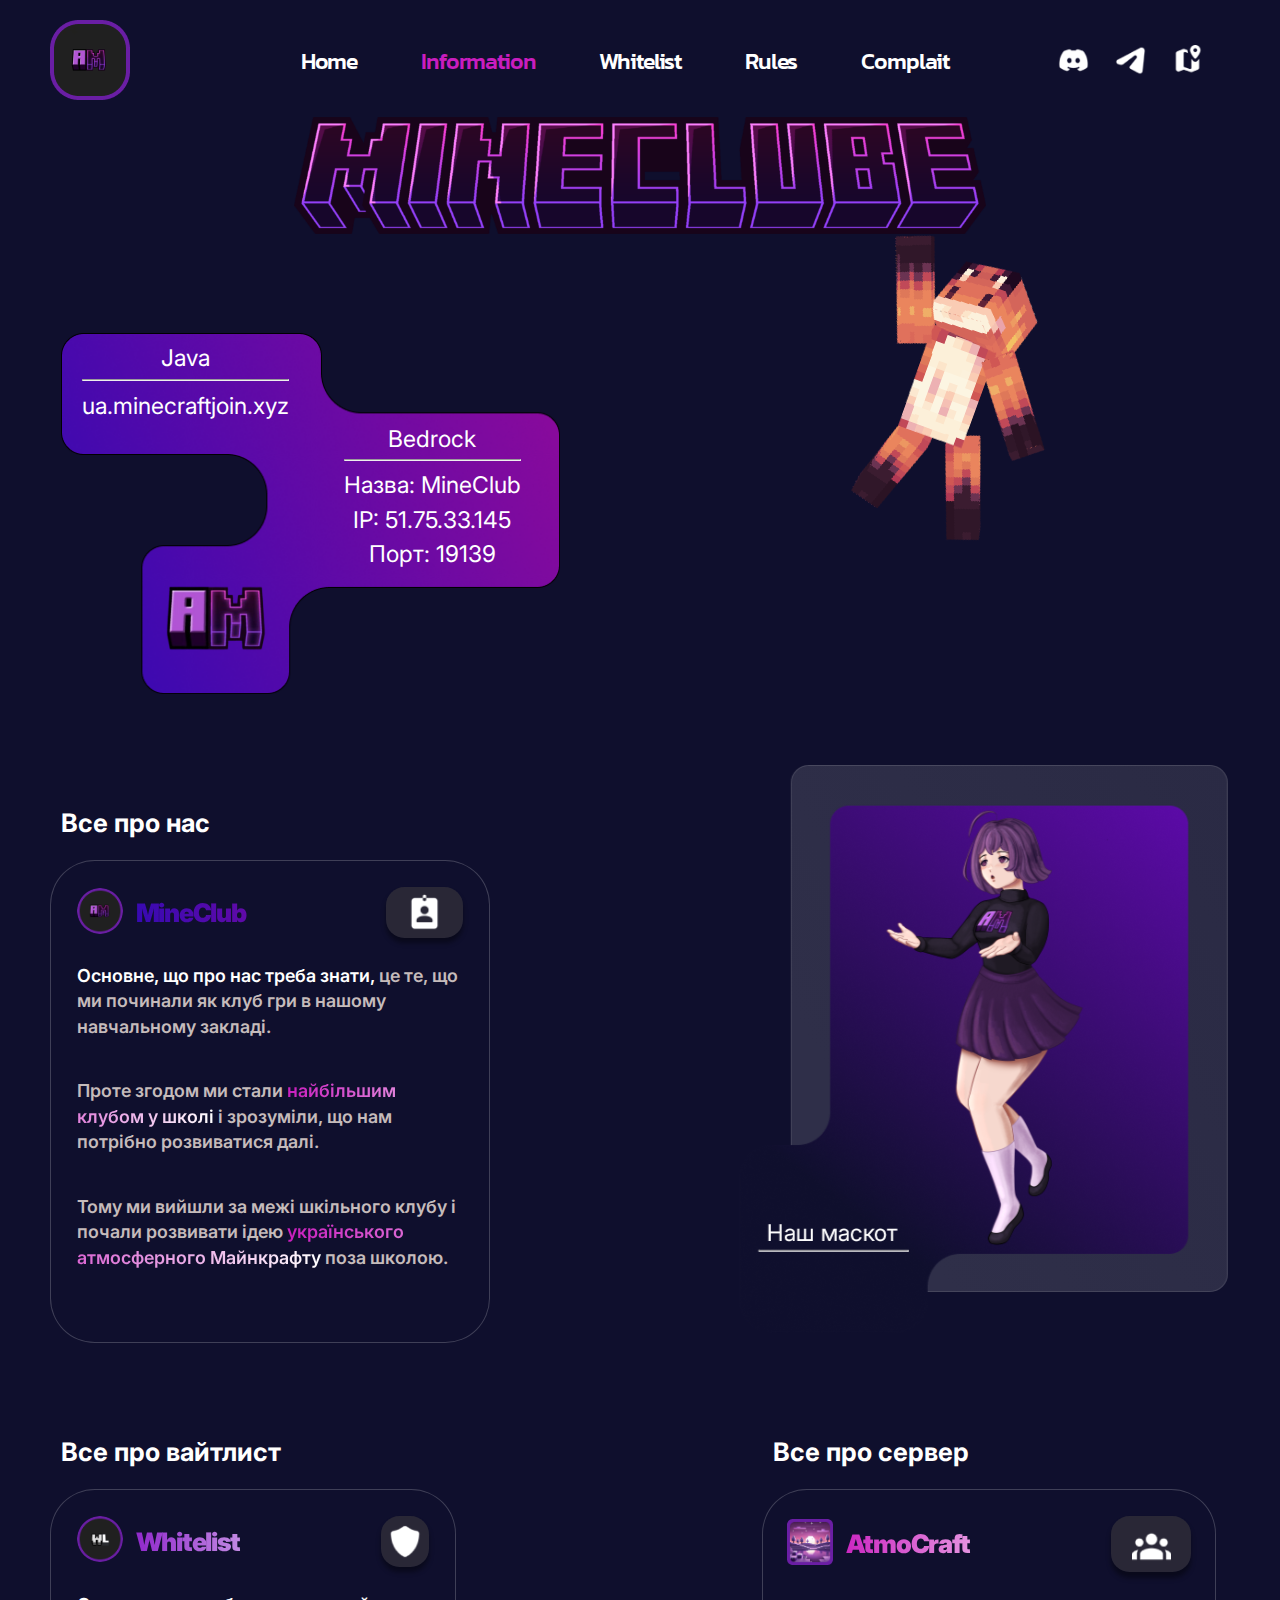
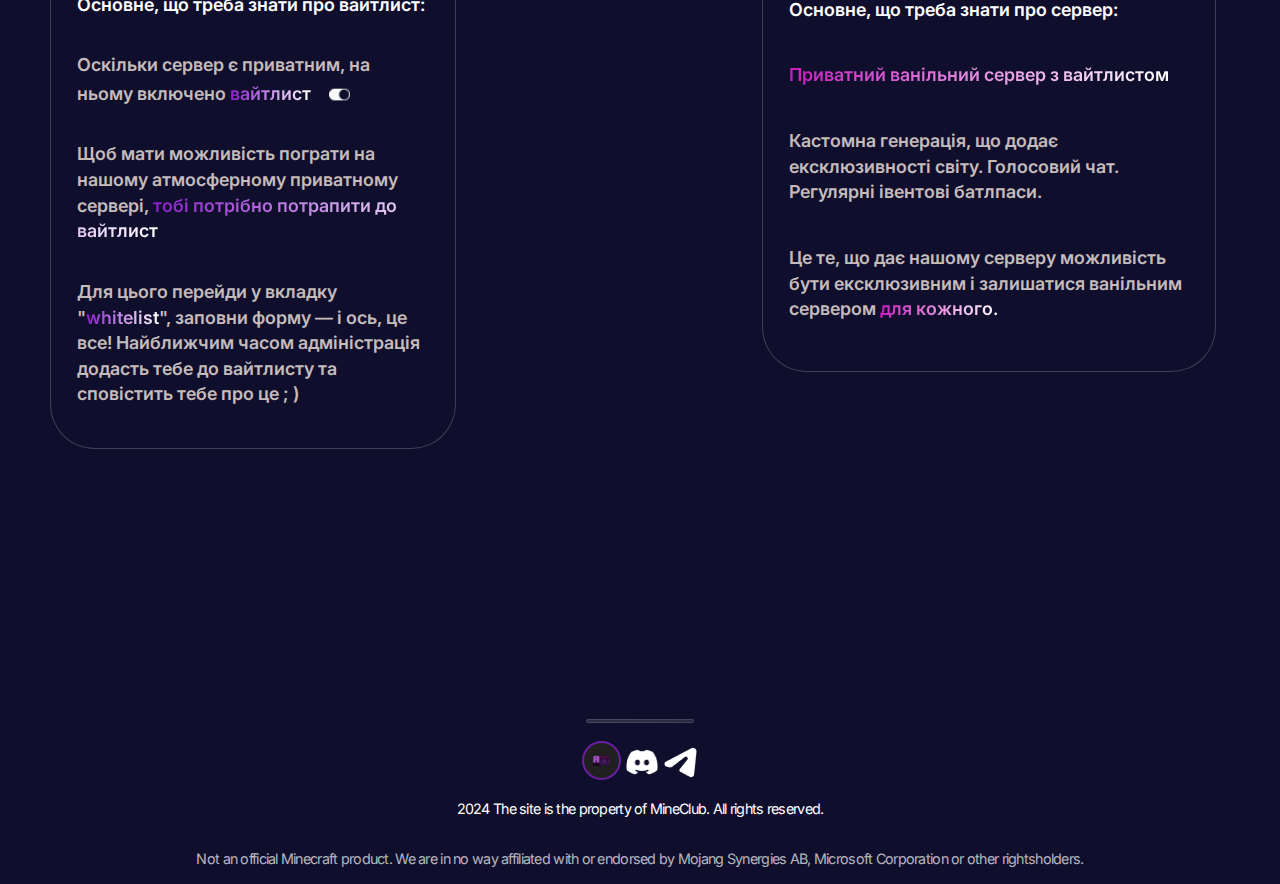
==== commit 02b69109: "Add files via upload" ====
--- a/information.html
+++ b/information.html
@@ -27,7 +27,7 @@
                     </div>        
                 </div>
 
-                <div class="logo"><img src="./img/Cnopca_serva_v_uglu.png" alt="Mine"></div>
+                <div class="logo"><a href="index.html"><img src="./img/Cnopca_serva_v_uglu.png" alt="Mine"></a></div>
                 <div></div>
                 <div id="display">
                     <div><a href="index.html" class="retreat plus1 plus">Home</a></div>
--- a/information.css
+++ b/information.css
@@ -139,7 +139,7 @@
     margin-bottom: 4%;
 }
 .line.activ2{
-    animation: 1s linear 0s 1 alternate anim;
+    animation: 0.5s linear 0s 1 alternate anim;
     margin-left: 0vw;
     margin-right: 0vw;
 }
@@ -380,7 +380,7 @@
         background-color:hsl(240, 9%, 39%);
     }
     .none_hr.activ1{
-        animation: 1s linear 0s 1 alternate anim1;
+        animation: 0.5s linear 0s 1 alternate anim1;
     }
     @keyframes anim1 {
         from {
--- a/normal.css
+++ b/normal.css
@@ -165,7 +165,7 @@
     margin-right: 45.8vw;
 }
 .foot_line.activ{
-    animation: 1s linear 0s 1 alternate sun-rise;
+    animation: 0.5s linear 0s 1 alternate sun-rise;
     margin-left: 14.8vw;
     margin-right: 14.8vw;
 }
@@ -375,7 +375,7 @@
         margin-bottom: 4vw;
     }
     .foot_line.activ{
-        animation: 1s linear 0s 1 alternate sun;
+        animation: 0.5s linear 0s 1 alternate sun;
         margin-left: 3vw;
         margin-right: 3vw;
     }
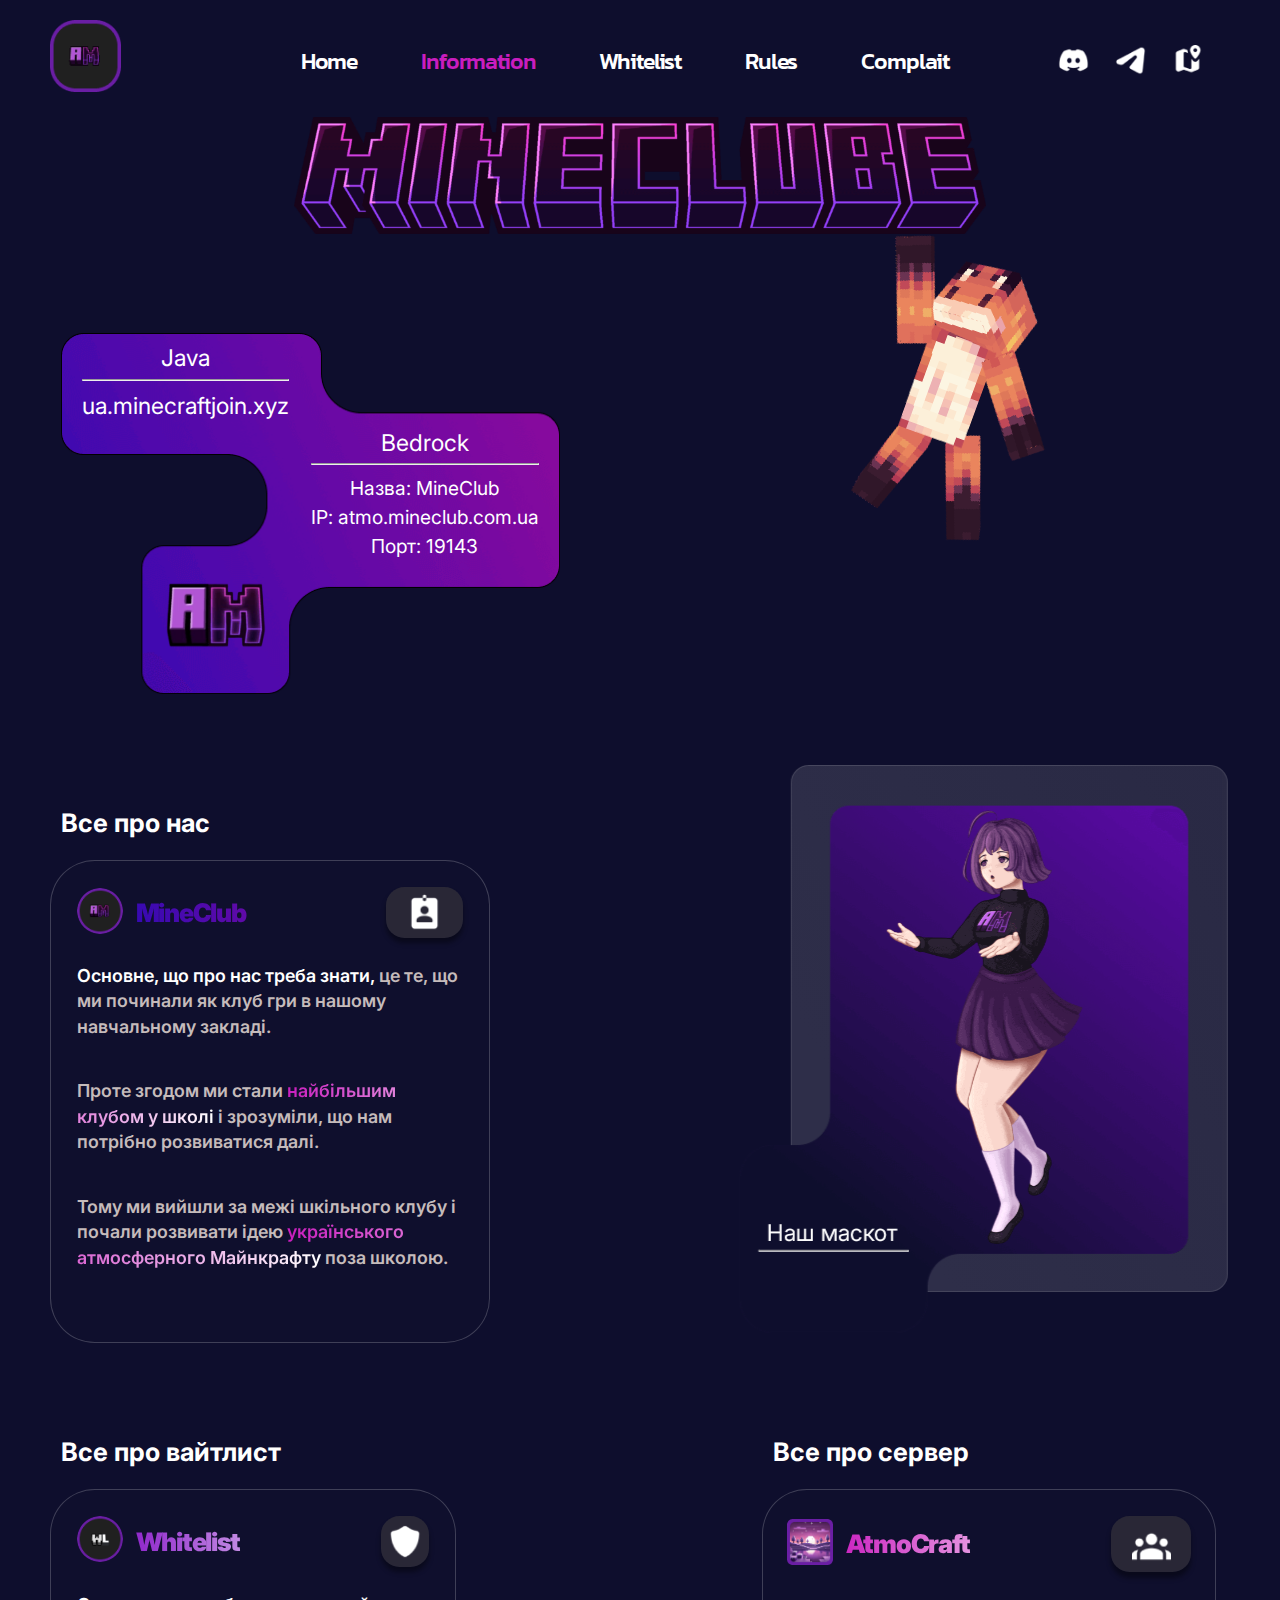
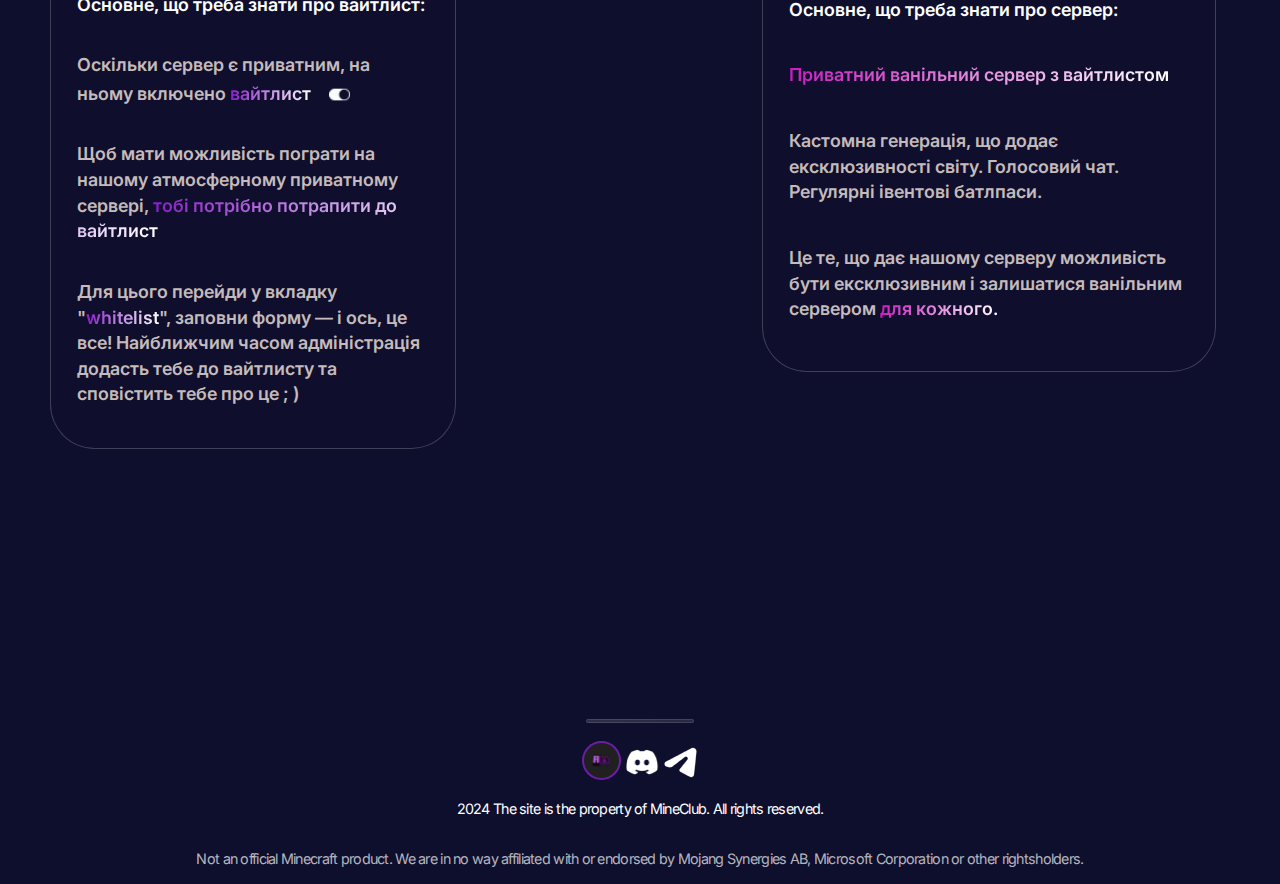
==== commit ee356113: "Add files via upload" ====
--- a/information.html
+++ b/information.html
@@ -62,8 +62,8 @@
                     <div class="text text1">Bedrock</div>
                     <hr class="line">
                     <div class="text text2">Назва: MineClub</div>
-                    <div class="text text2">IP: 51.75.33.145</div>
-                    <div class="text text2">Порт: 19139</div>
+                    <div class="text text2">IP: atmo.mineclub.com.ua</div>
+                    <div class="text text2">Порт: 19143</div>
                 </div>
                 <img class="img2" src="./img/maintenance 1.png" alt="maintenance">
             </div>
--- a/information.css
+++ b/information.css
@@ -44,7 +44,7 @@
 }
 .img2{
     font-size: 1.2rem; 
-    margin: 0.214vw 0;
+    margin: 0.214lw 0;
     width: 14%;
     position: absolute;
     left: 12%;
@@ -65,7 +65,12 @@
     position: relative;
     /* padding-bottom: 1.814vw; */
 }
-
+.cont2>.text{
+    font-size: 1.5vw;
+}
+.cont2>.text1{
+    font-size: 1.8vw;
+}
 .cont1{
     position:absolute;
     top:1.5%;
@@ -73,8 +78,8 @@
 }
 .cont2{
     position: absolute;
-    top:22.5%;
-    left:34%;
+    top:23.5%;
+    left:30%;
 }
 
 .box{
@@ -146,8 +151,8 @@
 @keyframes anim {
     from {
       /* pushes the sun down past the viewport */
-      margin-left: 11vw;
-      margin-right: 10vw;
+      margin-left: 8vw;
+      margin-right: 7vw;
     }
     to {
       /* returns the sun to its default position */
@@ -503,6 +508,20 @@
         position: relative;
         right: 2.8vw;   
     }
+    .cont2>.text{
+        font-size: 2.8vw;
+    }
+    .cont2>.text1{
+        font-size: 3.8vw;
+    }
+    .cont1{
+        top:4.5%;
+        left: 7%;
+    }
+    .cont2{
+        left: 46vw;
+        top: 19vw;
+    }
 }
 @media (min-width: 701px){
     .obg{   
--- a/normal.css
+++ b/normal.css
@@ -1,5 +1,5 @@
 body{
-    background-color: #0f0f2d;
+    background-color: #0E0E2D;
     color: white;
     font-family: 'Inter'; 
 }
@@ -93,7 +93,7 @@
     padding-top: 0.354vw;
     border-radius: 30%;
 }
-.logo>img{
+.logo>a>img{
     width: 5.556vw;
     height: 5.556vw;
 }
@@ -221,7 +221,7 @@
         padding-top: 0.354vw;
         border-radius: 30%;
     }
-    .logo>img {
+    .logo>a>img {
         width: 11vw;
         height: 11vw;
     }
